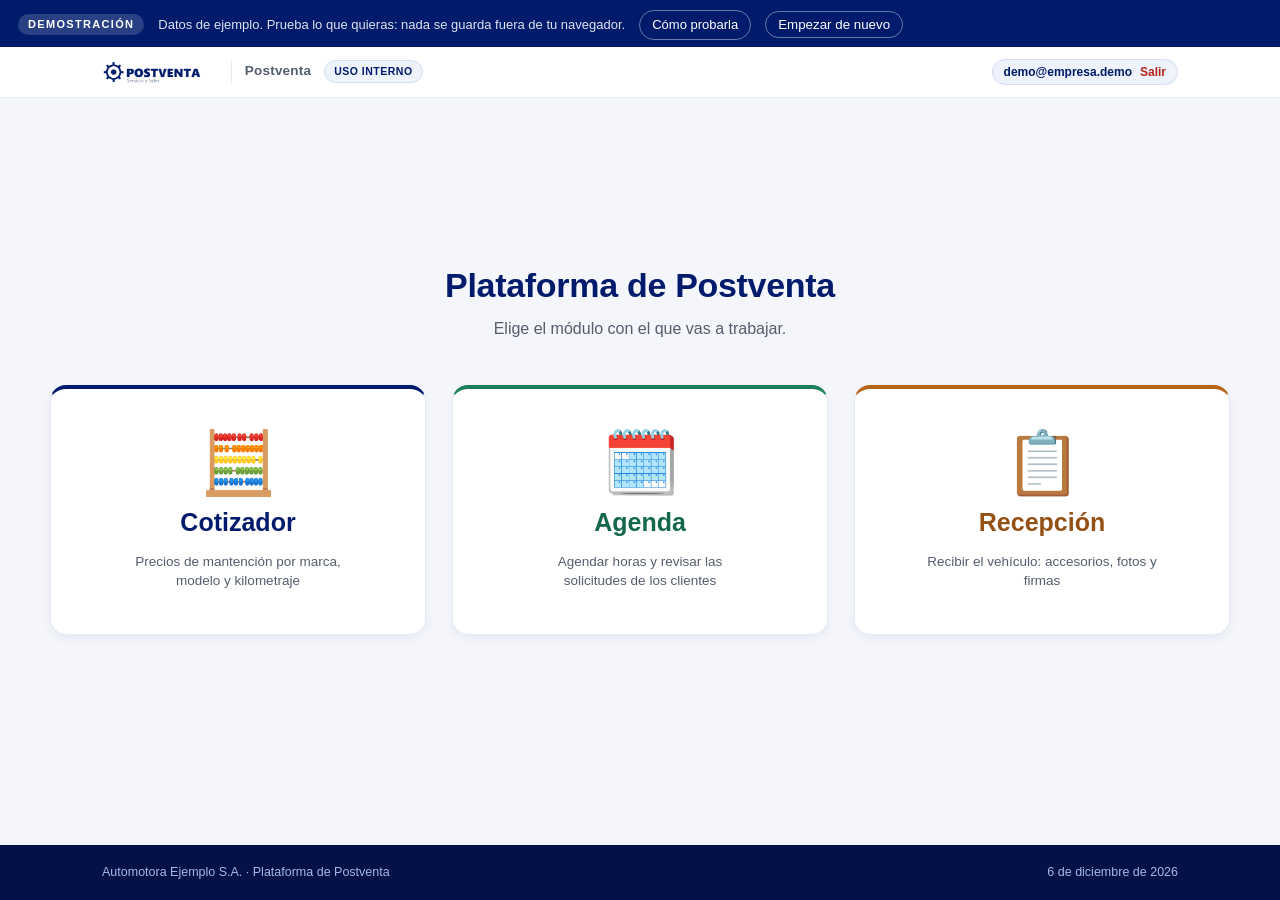
==== index.html @ f7736c06 "Demostracion de la plataforma de postventa Copia funcional del cotizador, la agenda y la recepcion, " ====
<!doctype html>
<html lang="es-CL" data-auth="require">
<head>
  <meta charset="utf-8">
  <!-- Pages sirve el HTML con max-age=600. Sin esto el navegador sigue
       pidiendo el ?v= anterior durante diez minutos y se responde solo con
       el JS viejo: se publica un cambio y el usuario jura que no funciona.
       cliente.html ya lo traia; el resto no. -->
  <meta http-equiv="Cache-Control" content="no-cache, no-store, must-revalidate">
  <meta http-equiv="Pragma" content="no-cache">
  <meta name="viewport" content="width=device-width, initial-scale=1">
  <title>Plataforma de Postventa</title>
  <link rel="icon" href="img/logo.png">
  <script src="js/agenda-config.js?v=87d1210"></script>
  <script src="js/demo-datos.js"></script>
  <script src="js/demo-api.js"></script>
  <script src="js/demo-franja.js"></script>
  <script src="js/auth.js?v=87d1210"></script>
  <link rel="stylesheet" href="css/estilos.css?v=87d1210">
  <link rel="stylesheet" href="css/inicio.css?v=87d1210">
</head>
<body class="inicio">

  <header class="topbar">
    <div class="topbar__inner">
      <div class="brand">
        <img class="brand__logo" src="img/logo.png" alt="Postventa" width="704" height="158">
        <span class="brand__sep"></span>
        <span class="brand__sub">Postventa</span>
        <span class="brand__badge">Uso interno</span>
      </div>
      <nav class="topbar__nav">
        <span id="authUser"></span>
      </nav>
    </div>
  </header>

  <main class="inicio__main">
    <h1 class="inicio__titulo">Plataforma de Postventa</h1>
    <p class="inicio__lead">Elige el módulo con el que vas a trabajar.</p>

    <div class="apps">
      <a class="app app--cotizador" href="cotizador.html">
        <span class="app__icono" aria-hidden="true">🧮</span>
        <span class="app__nombre">Cotizador</span>
        <span class="app__desc">Precios de mantención por marca, modelo y kilometraje</span>
      </a>

      <a class="app app--agenda" href="taller.html?vista=agenda">
        <span class="app__icono" aria-hidden="true">🗓️</span>
        <span class="app__nombre">Agenda</span>
        <span class="app__desc">Agendar horas y revisar las solicitudes de los clientes</span>
      </a>

      <a class="app app--recepcion" href="taller.html?vista=recepcion">
        <span class="app__icono" aria-hidden="true">📋</span>
        <span class="app__nombre">Recepción</span>
        <span class="app__desc">Recibir el vehículo: accesorios, fotos y firmas</span>
      </a>

      <!-- Post Venta (los 10 módulos migrados desde Streamlit) sale del inicio
           por decisión de Ignacio el 13-08-2026. Las páginas siguen en el repo
           —postventa.html con pv-app.js / pv-datos.js / pv-ui.js, y ots.html
           con ots.js— pero ya no hay camino hacia ellas desde la plataforma.
           Para revivirlo basta con volver a poner esta tarjeta. -->
    </div>
  </main>

  <footer class="foot">
    <div class="foot__inner">
      <span>Automotora Ejemplo S.A. · Plataforma de Postventa</span>
      <span id="footFecha" class="foot__fecha"></span>
    </div>
  </footer>

  <script>
    document.getElementById("footFecha").textContent =
      new Date().toLocaleDateString("es-CL", { day: "numeric", month: "long", year: "numeric" });
  </script>
</body>
</html>
---- css/estilos.css ----
/* ============================================================
   Cotizador de Mantenciones Postventa
   Identidad corporativa Postventa: azul marino sólido de marca
   (#001B6C, tomado del logo), superficies blancas, sin degradados.
   ============================================================ */

:root {
  /* marca */
  --navy: #001b6c;          /* azul del logo Postventa */
  --navy-deep: #041046;     /* footer / fondos profundos */
  --navy-hover: #16309a;    /* estado hover de acciones */
  --blue: #2a4bd0;          /* azul interactivo (links, foco) */

  /* superficies y tintes */
  --tint: #eef2fb;          /* azul muy claro (chips, activos) */
  --tint-2: #f6f8fd;
  --tint-borde: #d3ddf4;

  /* texto */
  --ink: #14181f;
  --ink-2: #545d6e;
  --ink-3: #8a93a3;

  /* estructura */
  --linea: #e6eaf2;
  --bg: #f4f6fb;
  --blanco: #ffffff;

  /* semánticos */
  --verde: #0a7d43;
  --verde-bg: #e6f4ec;
  --rojo: #b42318;
  --rojo-bg: #fdecec;
  --ambar: #b7791f;
  --ambar-bg: #fff6e2;
  --ambar-borde: #f4dd9e;

  --radio: 14px;
  --radio-sm: 9px;
  --sombra: 0 12px 30px rgba(0, 27, 108, .08);
  --sombra-sm: 0 3px 10px rgba(0, 27, 108, .06);
  --max: 1120px;
  --font: "Segoe UI", Roboto, "Helvetica Neue", Arial, system-ui, sans-serif;
}

* { box-sizing: border-box; }

/* el atributo hidden siempre gana sobre display de las clases */
[hidden] { display: none !important; }

html, body { margin: 0; padding: 0; }

body {
  font-family: var(--font);
  color: var(--ink);
  background: var(--bg);
  line-height: 1.5;
  -webkit-font-smoothing: antialiased;
  /* filo de marca superior */
  border-top: 3px solid var(--navy);
}

a { color: var(--blue); }

/* ---------------- Topbar ---------------- */
.topbar {
  background: var(--blanco);
  color: var(--ink);
  position: sticky;
  top: 0;
  z-index: 30;
  border-bottom: 1px solid var(--linea);
}
.topbar__inner {
  max-width: var(--max);
  margin: 0 auto;
  padding: 12px 22px;
  display: flex;
  align-items: center;
  justify-content: space-between;
}
.brand { display: flex; align-items: center; gap: 13px; }
.brand__logo { height: 26px; width: auto; display: block; }
.brand__sep { width: 1px; height: 24px; background: var(--linea); }
.brand__sub { font-size: 13.5px; color: var(--ink-2); font-weight: 600; letter-spacing: .2px; }
.brand__badge {
  font-size: 10.5px; font-weight: 700; text-transform: uppercase; letter-spacing: .5px;
  color: var(--navy); background: var(--tint);
  border: 1px solid var(--tint-borde);
  padding: 3px 9px; border-radius: 999px;
}
.nav-link {
  color: var(--navy);
  text-decoration: none;
  font-size: 14px;
  font-weight: 600;
  padding: 7px 4px;
  border-bottom: 2px solid transparent;
}
.nav-link:hover { border-color: var(--navy); }

/* ---------------- Hero ---------------- */
.hero {
  background-color: var(--tint);
  /* textura de puntos sutil: aporta profundidad sin degradado */
  background-image: radial-gradient(rgba(0, 27, 108, .05) 1px, transparent 1px);
  background-size: 22px 22px;
  color: var(--ink);
  border-bottom: 1px solid var(--tint-borde);
}
.hero__inner {
  max-width: var(--max);
  margin: 0 auto;
  padding: 40px 22px 42px;
  position: relative;
  border-left: 3px solid var(--navy);
  padding-left: calc(22px + 14px);
}
.hero__eyebrow {
  text-transform: uppercase;
  letter-spacing: 1.8px;
  font-size: 12px;
  color: var(--navy);
  margin: 0 0 10px;
  font-weight: 700;
}
.hero__title { margin: 0 0 12px; font-size: 33px; font-weight: 800; line-height: 1.14; color: var(--navy); }
.hero__lead { margin: 0; font-size: 16px; color: var(--ink-2); max-width: 640px; }

/* ---------------- Layout ---------------- */
.wrap {
  max-width: var(--max);
  margin: 26px auto 64px;
  padding: 0 22px;
  position: relative;
  z-index: 5;
}
.card {
  background: var(--blanco);
  border: 1px solid var(--linea);
  border-radius: var(--radio);
  box-shadow: var(--sombra);
  padding: 26px 28px 30px;
}

/* ---------------- Stepbar ---------------- */
.stepbar {
  list-style: none;
  display: flex;
  gap: 10px;
  margin: 0 0 26px;
  padding: 0;
  flex-wrap: wrap;
}
.stepbar__item {
  display: flex;
  align-items: center;
  gap: 9px;
  font-size: 13.5px;
  font-weight: 600;
  color: var(--ink-3);
}
.stepbar__item span {
  width: 26px; height: 26px;
  border-radius: 50%;
  display: grid; place-items: center;
  background: var(--linea);
  color: var(--ink-2);
  font-size: 13px;
  font-weight: 700;
}
.stepbar__item.is-active { color: var(--navy); }
.stepbar__item.is-active span { background: var(--navy); color: #fff; }
.stepbar__item + .stepbar__item::before {
  content: "";
  width: 26px; height: 2px;
  background: var(--linea);
  margin-right: 4px;
}

/* ---------------- Búsqueda por patente ---------------- */
.patente { margin-bottom: 18px; }
.patente__control { display: flex; gap: 10px; align-items: stretch; max-width: 420px; }
.input {
  width: 100%;
  font-family: inherit;
  font-size: 15px;
  color: var(--ink);
  background: var(--blanco);
  border: 1.5px solid var(--tint-borde);
  border-radius: var(--radio-sm);
  padding: 13px 14px;
  transition: border-color .15s, box-shadow .15s;
}
.input:focus { outline: none; border-color: var(--blue); box-shadow: 0 0 0 3px rgba(42, 75, 208, .15); }
.input:disabled { background: var(--bg); color: var(--ink-3); cursor: not-allowed; }
.input--patente { text-transform: uppercase; letter-spacing: 2px; font-weight: 700; }
.input--patente::placeholder { letter-spacing: 1px; font-weight: 400; color: var(--ink-3); }
.patente__control .btn { white-space: nowrap; }
.patente__estado {
  margin: 10px 0 0;
  font-size: 13px;
  line-height: 1.5;
  padding: 9px 12px;
  border-radius: var(--radio-sm);
  border: 1px solid transparent;
}
.patente__estado--ok { color: var(--verde); background: var(--verde-bg); border-color: rgba(10, 125, 67, .25); }
.patente__estado--info { color: var(--ink-2); background: var(--tint); border-color: var(--tint-borde); }
.patente__estado--warn { color: var(--ambar); background: var(--ambar-bg); border-color: var(--ambar-borde); }
.patente__estado--error { color: var(--rojo); background: var(--rojo-bg); border-color: rgba(180, 35, 24, .25); }
.patente__estado b { font-weight: 700; }

.separador {
  display: flex; align-items: center; gap: 14px;
  margin: 0 0 18px;
  font-size: 12.5px; color: var(--ink-3);
}
.separador::before, .separador::after {
  content: ""; flex: 1; height: 1px; background: var(--linea);
}

/* resalta el paso que falta cuando la patente deja el vehículo a medias */
.field--pendiente .select {
  border-color: var(--ambar);
  box-shadow: 0 0 0 3px var(--ambar-bg);
}

@media (max-width: 520px) {
  .patente__control { flex-direction: column; max-width: none; }
}

/* ---------------- Selector ---------------- */
.selector__grid {
  display: grid;
  grid-template-columns: repeat(auto-fit, minmax(220px, 1fr));
  gap: 18px 20px;
}
.field { display: flex; flex-direction: column; gap: 8px; }
.field__title {
  font-size: 13px;
  font-weight: 700;
  color: var(--ink-2);
  letter-spacing: .2px;
  display: flex; align-items: center; gap: 7px;
}
.field__control { position: relative; }
.select {
  width: 100%;
  appearance: none;
  -webkit-appearance: none;
  font-family: inherit;
  font-size: 15px;
  color: var(--ink);
  background: var(--blanco);
  border: 1.5px solid var(--tint-borde);
  border-radius: var(--radio-sm);
  padding: 13px 40px 13px 14px;
  cursor: pointer;
  transition: border-color .15s, box-shadow .15s, background .15s;
}
.field__control::after {
  content: "";
  position: absolute;
  right: 15px; top: 50%;
  width: 9px; height: 9px;
  border-right: 2px solid var(--navy);
  border-bottom: 2px solid var(--navy);
  transform: translateY(-65%) rotate(45deg);
  pointer-events: none;
}
.select:hover:not(:disabled) { border-color: var(--navy); }
.select:focus { outline: none; border-color: var(--blue); box-shadow: 0 0 0 3px rgba(42, 75, 208, .15); }
.select:disabled { background: var(--bg); color: var(--ink-3); cursor: not-allowed; border-color: var(--linea); }
.select--sm { padding: 9px 34px 9px 12px; font-size: 14px; }

.tip {
  width: 17px; height: 17px;
  border-radius: 50%;
  background: var(--tint);
  color: var(--navy);
  font-size: 11px; font-weight: 800;
  display: inline-grid; place-items: center;
  cursor: help;
  position: relative;
}
.tip__bubble {
  position: absolute;
  bottom: 135%; left: 50%;
  transform: translateX(-50%);
  width: 210px;
  background: var(--ink);
  color: #fff;
  font-size: 12px;
  font-weight: 500;
  padding: 9px 11px;
  border-radius: 8px;
  opacity: 0; visibility: hidden;
  transition: opacity .15s;
  z-index: 10;
  line-height: 1.35;
}
.tip:hover .tip__bubble, .tip:focus .tip__bubble { opacity: 1; visibility: visible; }

.vehiculo-meta {
  margin-top: 20px;
  display: flex;
  flex-wrap: wrap;
  gap: 8px;
}
.chip {
  font-size: 12.5px;
  font-weight: 600;
  color: var(--navy);
  background: var(--tint);
  border: 1px solid var(--tint-borde);
  border-radius: 999px;
  padding: 5px 12px;
}
.chip--warn { color: var(--ambar); background: var(--ambar-bg); border-color: var(--ambar-borde); }

.selector__actions {
  margin-top: 26px;
  display: flex;
  flex-wrap: wrap;
  gap: 12px;
  align-items: center;
}
.selector__hint { margin: 14px 0 0; font-size: 12.5px; color: var(--ink-3); }

/* ---------------- Botones ---------------- */
.btn {
  font-family: inherit;
  font-size: 15px;
  font-weight: 700;
  border-radius: 999px;
  padding: 13px 26px;
  border: 1.5px solid transparent;
  cursor: pointer;
  text-decoration: none;
  display: inline-flex;
  align-items: center;
  gap: 8px;
  transition: transform .1s, background .15s, box-shadow .15s, border-color .15s;
}
.btn--primary { background: var(--navy); color: #fff; box-shadow: 0 8px 18px rgba(0, 27, 108, .22); }
.btn--primary:hover:not(:disabled) { background: var(--navy-hover); transform: translateY(-1px); }
.btn--primary:disabled { background: var(--linea); color: var(--ink-3); box-shadow: none; cursor: not-allowed; }
.btn--ghost { background: transparent; color: var(--navy); border-color: var(--tint-borde); }
.btn--ghost:hover { background: var(--tint); border-color: var(--navy); }
.btn--excel { background: #107c41; color: #fff; font-size: 14px; padding: 11px 18px; }
.btn--excel:hover { background: #0b5c30; transform: translateY(-1px); }
.btn--pdf { background: #fff; color: var(--navy); border-color: var(--tint-borde); font-size: 14px; padding: 11px 16px; }
.btn--pdf:hover:not(:disabled) { background: var(--tint); border-color: var(--navy); }
.btn--pdf:disabled { color: var(--ink-3); border-color: var(--linea); cursor: progress; }
.btn--sm { font-size: 13px; padding: 8px 15px; }
.btn--agendar { background: var(--navy); color: #fff; font-size: 14px; padding: 11px 18px; box-shadow: 0 8px 18px rgba(0, 27, 108, .22); }
.btn--agendar:hover { background: var(--navy-hover); transform: translateY(-1px); }
.topbar__nav { display: flex; gap: 18px; align-items: center; }

/* Badge de sesión (lo llena auth.js con el correo y "Salir").
   Vive DENTRO del nav a propósito: auth.js tiene un fallback que lo crea con
   position:fixed cuando no encuentra este contenedor, y ese fallback flotaba
   sobre la topbar sticky tapando "Uso interno" y "← Inicio" bajo ~900px.
   Existiendo el span, auth.js lo prefiere y no crea nada flotante. */
#authUser {
  display: inline-flex; align-items: center; gap: 8px;
  font: 600 12px/1 var(--font, inherit); color: var(--navy);
  background: var(--tint); border: 1px solid var(--tint-borde);
  border-radius: 999px; padding: 6px 11px; white-space: nowrap;
}
/* mientras no haya sesión pintada el span está vacío y no debe ocupar lugar */
#authUser:empty { display: none; }
#authUser > span {
  max-width: 160px; overflow: hidden; text-overflow: ellipsis; white-space: nowrap;
}
/* en pantalla angosta el correo sobra: lo que hace falta es poder salir */
@media (max-width: 560px) {
  #authUser > span { display: none; }
  #authUser { padding: 6px 10px; }
}
.rv__acciones { margin-left: auto; display: flex; gap: 10px; flex-wrap: wrap; align-items: center; }

/* toggle Particular / Interno */
.modo-toggle { display: inline-flex; border: 1.5px solid var(--tint-borde); border-radius: 999px; overflow: hidden; background: var(--blanco); }
.modo-btn { font-family: inherit; font-size: 13px; font-weight: 700; color: var(--ink-2); background: transparent; border: none; padding: 9px 15px; cursor: pointer; transition: background .15s, color .15s; }
.modo-btn:hover { background: var(--tint); }
.modo-btn.is-active { background: var(--navy); color: #fff; }

/* línea de referencia (precio pauta) bajo el valor */
.detalle__precio-ref { display: block; font-size: 12px; color: var(--ink-3); margin-top: 4px; }

/* selector de reemplazo en el desglose */
.dg-reemplazo { display: flex; align-items: center; gap: 6px; margin-top: 4px; font-size: 11.5px; color: var(--ink-2); font-weight: 600; }
.sel-reemplazo {
  font-family: inherit; font-size: 11.5px; color: var(--ink); background: var(--blanco);
  border: 1.3px solid var(--verde); border-radius: 7px; padding: 3px 22px 3px 8px;
  cursor: pointer; appearance: none; -webkit-appearance: none;
  background-image: url("data:image/svg+xml,%3Csvg xmlns='http://www.w3.org/2000/svg' width='10' height='10' viewBox='0 0 10 10'%3E%3Cpath d='M1 3l4 4 4-4' stroke='%230a7d43' stroke-width='1.6' fill='none'/%3E%3C/svg%3E");
  background-repeat: no-repeat; background-position: right 7px center; max-width: 320px;
}
.sel-reemplazo:focus { outline: none; box-shadow: 0 0 0 3px rgba(10,125,67,.15); }

/* ---------------- Resultados ---------------- */
.resultados { animation: fade .25s ease; }
@keyframes fade { from { opacity: 0; transform: translateY(8px); } to { opacity: 1; transform: none; } }

.resumen-vehiculo {
  background: var(--blanco);
  border: 1px solid var(--linea);
  border-radius: var(--radio);
  box-shadow: var(--sombra);
  padding: 22px 26px;
  display: flex;
  align-items: center;
  gap: 20px;
  flex-wrap: wrap;
  margin-bottom: 18px;
}
.btn-volver {
  background: none;
  border: none;
  color: var(--navy);
  font-family: inherit;
  font-size: 14px;
  font-weight: 700;
  cursor: pointer;
  padding: 6px 0;
}
.btn-volver:hover { text-decoration: underline; }
.resumen-vehiculo__datos { flex: 1 1 auto; min-width: 200px; }
.rv__marca { font-size: 12px; font-weight: 800; letter-spacing: 1.5px; text-transform: uppercase; color: var(--navy); }
.rv__titulo { margin: 3px 0 4px; font-size: 22px; font-weight: 800; color: var(--ink); }
.rv__sub { margin: 0; font-size: 14px; color: var(--ink-2); }
.rv__aniobox { display: flex; align-items: center; }
.field--inline { flex-direction: row; align-items: center; gap: 10px; }
.field--inline .field__title { margin: 0; }

/* ---------------- Carrusel ---------------- */
.carrusel {
  display: flex;
  align-items: stretch;
  gap: 10px;
  margin-bottom: 18px;
}
.carrusel__viewport { flex: 1 1 auto; overflow: hidden; }
.carrusel__track {
  list-style: none;
  margin: 0; padding: 6px 2px;
  display: flex;
  gap: 12px;
  transition: transform .3s cubic-bezier(.2,.7,.3,1);
}
.rev-card {
  flex: 0 0 auto;
  width: 150px;
  background: var(--blanco);
  border: 1.5px solid var(--linea);
  border-radius: var(--radio-sm);
  padding: 14px 14px 15px;
  cursor: pointer;
  transition: border-color .15s, box-shadow .15s, transform .15s, background .15s;
  text-align: left;
}
.rev-card:hover { border-color: var(--tint-borde); box-shadow: var(--sombra-sm); }
.rev-card.is-active {
  border-color: var(--navy);
  background: var(--tint);
  box-shadow: 0 8px 20px rgba(0, 27, 108, .14);
}
.rev-card__n { font-size: 11.5px; font-weight: 700; color: var(--ink-3); text-transform: uppercase; letter-spacing: .5px; }
.rev-card__km { font-size: 19px; font-weight: 800; color: var(--navy); margin: 3px 0 1px; }
.rev-card__meses { font-size: 12px; color: var(--ink-2); }
.rev-card__precio { margin-top: 10px; font-size: 15px; font-weight: 800; color: var(--ink); }
.rev-card__gratis { color: var(--verde); }
.carrusel__nav {
  flex: 0 0 auto;
  width: 42px;
  border: 1.5px solid var(--linea);
  background: var(--blanco);
  border-radius: var(--radio-sm);
  font-size: 24px;
  color: var(--navy);
  cursor: pointer;
  transition: background .15s, border-color .15s, opacity .15s;
}
.carrusel__nav:hover { background: var(--tint); border-color: var(--tint-borde); }
.carrusel__nav:disabled { opacity: .35; cursor: default; }

/* ---------------- Detalle ---------------- */
.detalle {
  background: var(--blanco);
  border: 1px solid var(--linea);
  border-radius: var(--radio);
  box-shadow: var(--sombra);
  padding: 26px 28px;
  margin-bottom: 18px;
}
.detalle__head {
  display: flex;
  justify-content: space-between;
  align-items: flex-start;
  gap: 22px;
  flex-wrap: wrap;
  padding-bottom: 20px;
  border-bottom: 1px solid var(--linea);
}
.detalle__eyebrow { margin: 0 0 5px; font-size: 12px; text-transform: uppercase; letter-spacing: 1.5px; color: var(--ink-3); font-weight: 700; }
.detalle__titulo { margin: 0 0 3px; font-size: 21px; font-weight: 800; color: var(--navy); }
.detalle__sub { margin: 0; font-size: 14px; color: var(--ink-2); }
.detalle__precio {
  text-align: right;
  min-width: 190px;
  background: var(--tint);
  border: 1px solid var(--tint-borde);
  border-radius: var(--radio-sm);
  padding: 12px 16px;
}
.detalle__precio-label { display: block; font-size: 12px; color: var(--ink-2); font-weight: 600; }
.detalle__precio-valor { display: block; font-size: 32px; font-weight: 800; color: var(--navy); line-height: 1.1; }
.detalle__precio-valor.gratis { color: var(--verde); }
.detalle__precio-moneda { display: block; font-size: 11.5px; color: var(--ink-3); }
.detalle__precio-neto { display: block; font-size: 12.5px; font-weight: 600; color: var(--ink-3); margin-top: 3px; }

.detalle__cols {
  display: grid;
  grid-template-columns: 1fr 1fr;
  gap: 28px;
  margin-top: 22px;
}
.detalle__subtitulo {
  margin: 0 0 12px;
  font-size: 13px;
  text-transform: uppercase;
  letter-spacing: .8px;
  color: var(--ink-2);
  font-weight: 700;
}
.ops-list { list-style: none; margin: 0; padding: 0; display: flex; flex-direction: column; gap: 7px; }
.ops-list li {
  display: flex; align-items: baseline; gap: 9px;
  font-size: 14px; color: var(--ink);
}
.ops-badge {
  flex: 0 0 auto;
  font-size: 10.5px; font-weight: 800;
  border-radius: 5px;
  padding: 2px 6px;
  min-width: 74px;
  text-align: center;
}
.ops-badge--R { background: var(--verde-bg); color: var(--verde); }
.ops-badge--I { background: var(--tint); color: var(--navy); }
.ops-empty { font-size: 13.5px; color: var(--ink-3); font-style: italic; }

.desglose { width: 100%; border-collapse: collapse; font-size: 13.5px; }
.desglose td { padding: 7px 0; border-bottom: 1px solid var(--linea); vertical-align: top; }
.desglose td:last-child { text-align: right; font-variant-numeric: tabular-nums; white-space: nowrap; font-weight: 600; }
.desglose .dg-nombre { color: var(--ink); }
.desglose .dg-cod { display: block; font-size: 11.5px; color: var(--ink-3); }
.desglose .dg-bodega { display: block; font-size: 11.5px; color: var(--navy); margin-top: 2px; }
.desglose .dg-alt { display: block; font-size: 11.5px; color: var(--verde); font-weight: 600; margin-top: 2px; }
.desglose .dg-aplica { display: block; font-size: 11px; color: var(--ink-3); margin-top: 2px; font-style: italic; }
.desglose .dg-cat { font-size: 11px; text-transform: uppercase; letter-spacing: .5px; color: var(--ink-3); font-weight: 700; padding-top: 12px; }
.desglose .dg-stock { text-align: center; white-space: nowrap; width: 1%; padding: 7px 10px; }
.desglose .dg-total td { border-top: 2px solid var(--ink); border-bottom: none; padding-top: 10px; font-weight: 800; font-size: 15px; }
/* IVA: línea intermedia tenue y total final destacado */
.desglose .dg-iva td { border: none; padding-top: 2px; padding-bottom: 2px; font-size: 12.5px; color: var(--ink-2); }
.desglose .dg-total--iva td { border-top: 1px solid var(--linea); padding-top: 6px; color: var(--navy); }

/* badges de disponibilidad */
.stk { display: inline-block; font-size: 11px; font-weight: 700; border-radius: 999px; padding: 2px 9px; white-space: nowrap; cursor: help; }
.stk--ok  { background: var(--verde-bg); color: var(--verde); }
.stk--eq  { background: var(--verde-bg); color: var(--verde); border: 1px dashed var(--verde); }
.stk--fro { background: var(--tint); color: var(--navy); }
.stk--no  { background: var(--rojo-bg); color: var(--rojo); }
.stk--sd  { background: var(--bg); color: var(--ink-3); font-weight: 600; }

.stock-resumen {
  border-radius: var(--radio-sm);
  padding: 10px 13px;
  font-size: 13px;
  color: var(--ink);
  margin-bottom: 12px;
}
.stock-resumen__linea { display: flex; align-items: center; gap: 8px; flex-wrap: wrap; }
.stock-resumen .stk-icono { font-weight: 800; flex: 0 0 auto; }
.stock-resumen strong { color: var(--navy); }
.stock-fecha { color: var(--ink-3); font-size: 11.5px; }
.stock-resumen__faltan { margin: 7px 0 0; font-size: 12.5px; }
.stock-resumen--ok   { background: var(--verde-bg); }
.stock-resumen--ok   .stk-icono { color: var(--verde); }
.stock-resumen--info { background: var(--tint); }
.stock-resumen--info .stk-icono { color: var(--navy); }
.stock-resumen--info .stock-resumen__faltan { color: var(--ink-2); }
.stock-resumen--warn { background: var(--ambar-bg); border: 1px solid var(--ambar-borde); }
.stock-resumen--warn .stk-icono { color: var(--ambar); }
.stock-resumen--warn strong { color: var(--ambar); }
.stock-resumen--warn .stock-resumen__faltan { color: var(--ambar); }

/* ---------------- Adicionales ---------------- */
/* tarjeta propia, entre el detalle y las consideraciones */
.adicionales {
  background: var(--blanco);
  border: 1px solid var(--linea);
  border-radius: var(--radio);
  box-shadow: var(--sombra-sm);
  padding: 20px 26px 22px;
  margin-bottom: 18px;
}
.adicionales__titulo {
  margin: 0 0 14px;
  font-size: 15px;
  font-weight: 800;
  color: var(--navy);
  letter-spacing: .2px;
}
.adicionales__list { list-style: none; margin: 0 0 14px; padding: 0; display: flex; flex-direction: column; gap: 8px; }
.adicionales__list li { display: flex; align-items: center; gap: 11px; }
.adicionales__list label { display: flex; align-items: center; gap: 10px; cursor: pointer; font-size: 14px; }
.adicionales__list input { width: 18px; height: 18px; accent-color: var(--navy); cursor: pointer; }
.adicionales__list .add-precio { margin-left: auto; font-weight: 700; font-variant-numeric: tabular-nums; }
/* tarjetas de venta cruzada (Airlife / NitroSafe) */
.extras { display: grid; grid-template-columns: repeat(auto-fit, minmax(260px, 1fr)); gap: 10px; margin-bottom: 14px; }
.extra {
  display: flex; align-items: center; gap: 12px; width: 100%; text-align: left;
  font-family: inherit; font-size: 14px; color: inherit; cursor: pointer;
  background: var(--blanco);
  border: 1px solid var(--tint-borde);
  border-radius: var(--radio-sm);
  padding: 12px 14px;
  transition: border-color .15s, background .15s, box-shadow .15s;
}
.extra:hover { border-color: var(--blue); box-shadow: var(--sombra-sm); }
.extra.is-on { background: var(--tint); border-color: var(--navy); }
.extra__info { display: flex; flex-direction: column; min-width: 0; }
.extra__nombre { font-weight: 700; color: var(--navy); }
.extra__detalle { font-size: 12px; color: var(--ink-2); }
.extra__precio { margin-left: auto; font-weight: 700; white-space: nowrap; font-variant-numeric: tabular-nums; }
.extra__precio small { display: block; font-size: 11px; font-weight: 600; color: var(--ink-3); text-align: right; }
.extra__cta {
  flex: none; font-size: 12px; font-weight: 700; white-space: nowrap;
  border-radius: 999px; padding: 6px 12px;
  background: var(--navy); color: #fff;
}
.extra.is-on .extra__cta { background: var(--verde); }

.adicionales__total {
  display: flex; justify-content: space-between; align-items: center;
  background: var(--tint);
  border: 1px solid var(--tint-borde);
  border-radius: var(--radio-sm);
  padding: 13px 16px;
  font-size: 14px;
}
.adicionales__total strong { font-size: 19px; color: var(--navy); }
.adicionales__total .add-iva { font-size: 13px; font-weight: 600; color: var(--ink-2); }

/* ---------------- Notas ---------------- */
.notas {
  background: var(--blanco);
  border: 1px solid var(--linea);
  border-radius: var(--radio);
  box-shadow: var(--sombra-sm);
  padding: 20px 26px 22px;
}
.notas__titulo { margin: 0 0 10px; font-size: 13px; text-transform: uppercase; letter-spacing: .8px; color: var(--ink-2); font-weight: 700; }
.notas__list { margin: 0; padding-left: 18px; color: var(--ink-2); font-size: 13px; display: flex; flex-direction: column; gap: 6px; }
.notas__fuente { margin: 14px 0 0; font-size: 11.5px; color: var(--ink-3); font-style: italic; }

/* ---------------- Error ---------------- */
.errorbox {
  background: var(--rojo-bg);
  border: 1px solid #f4c9c4;
  color: var(--rojo);
  border-radius: var(--radio);
  padding: 20px 24px;
  font-size: 14px;
}

/* ---------------- Footer ---------------- */
.foot { background: var(--navy-deep); color: #aab6e6; margin-top: 40px; }
.foot__inner {
  max-width: var(--max);
  margin: 0 auto;
  padding: 18px 22px;
  display: flex; justify-content: space-between; flex-wrap: wrap; gap: 8px;
  font-size: 12.5px;
}

/* ---------------- Responsive ---------------- */
@media (max-width: 720px) {
  .hero__title { font-size: 26px; }
  .hero__inner { padding-left: calc(22px + 12px); }
  .detalle__cols { grid-template-columns: 1fr; gap: 22px; }
  .detalle__head { flex-direction: column; }
  .detalle__precio { text-align: left; }
  .rev-card { width: 132px; }
  .card, .detalle, .resumen-vehiculo { padding-left: 18px; padding-right: 18px; }
}

.sr-only { position: absolute; width: 1px; height: 1px; overflow: hidden; clip: rect(0,0,0,0); }

/* ---------------- Ficha del cliente (paso 2) ----------------
   Una franja discreta cuando el dato ya está, y una llamada visible cuando
   falta: sin cliente el PDF sale sin destinatario, y eso hay que verlo antes
   de mandarlo, no después. */
.cliente-box {
  display: flex; align-items: center; gap: 14px; flex-wrap: wrap;
  margin: 0 0 16px;
  padding: 12px 18px;
  background: var(--tint);
  border: 1px solid var(--tint-borde);
  border-radius: var(--radio-sm);
}
.cliente-box--vacia { background: #fff8ea; border-color: #f0d9a8; border-style: dashed; }
.cliente-box__datos { flex: 1; min-width: 220px; display: flex; flex-direction: column; gap: 2px; }
.cliente-box__label {
  font-size: 10.5px; font-weight: 700; letter-spacing: .08em;
  text-transform: uppercase; color: var(--ink-3);
}
.cliente-box--vacia .cliente-box__label { display: none; }
.cliente-box__nombre { font-size: 15px; font-weight: 700; color: var(--navy); }
.cliente-box--vacia .cliente-box__nombre { color: #8a6314; }
.cliente-box__detalle { font-size: 12.5px; color: var(--ink-2); }

/* ---------------- Modal ---------------- */
.modal {
  position: fixed; inset: 0; z-index: 60;
  display: flex; align-items: center; justify-content: center;
  padding: 20px;
  background: rgba(4, 16, 70, .38);
  backdrop-filter: blur(2px);
}
.modal[hidden] { display: none; }
.modal__caja {
  width: 100%; max-width: 520px;
  max-height: calc(100vh - 40px); overflow-y: auto;
  background: #fff; border-radius: var(--radio);
  padding: 26px;
  box-shadow: 0 24px 60px rgba(4, 16, 70, .3);
}
.modal__titulo { margin: 0 0 4px; font-size: 20px; font-weight: 800; color: var(--navy); }
.modal__sub { margin: 0 0 18px; font-size: 13px; color: var(--ink-2); line-height: 1.45; }
.modal__grid { display: grid; grid-template-columns: 1fr 1fr; gap: 14px; }
.modal__grid .field:first-child { grid-column: 1 / -1; }
.modal__error {
  margin: 14px 0 0; padding: 9px 12px;
  font-size: 13px; color: #8a1c24;
  background: #fdf0f0; border: 1px solid #f0c4c8;
  border-radius: var(--radio-sm);
}
.modal__acciones { display: flex; justify-content: flex-end; gap: 10px; flex-wrap: wrap; margin-top: 20px; }
.modal__acciones .btn { font-size: 14px; padding: 11px 20px; }

@media (max-width: 560px) {
  .modal__grid { grid-template-columns: 1fr; }
  .modal__acciones { justify-content: stretch; }
  .modal__acciones .btn { flex: 1; justify-content: center; }
}

/* ---------------- Encabezado de impresión (orden de trabajo) ---------------- */
.print-header { display: none; }
.print-header__top { display: flex; align-items: center; gap: 14px; border-bottom: 2px solid #000; padding-bottom: 8px; margin-bottom: 8px; }
.print-header__logo { height: 24px; width: auto; }
.print-header__meta { font-size: 12px; color: #333; }
.print-header__datos { width: 100%; border-collapse: collapse; font-size: 12px; }
.print-header__datos td { padding: 2px 8px 2px 0; vertical-align: top; }
.print-header__datos td:first-child { font-weight: 700; white-space: nowrap; width: 1%; }

/* ---------------- Impresión ---------------- */
@media print {
  @page { margin: 12mm; }
  body { background: #fff; color: #000; font-size: 12px; border-top: none; }
  /* el encabezado de impresión ya trae los datos del vehículo -> se oculta la barra.
     el stock (badge, bodegas y resumen) NO se imprime: la orden de taller va limpia. */
  .topbar, .hero, .foot, .carrusel, .stepbar, .selector, .resumen-vehiculo,
  .cliente-box, .modal,
  .detalle__eyebrow, .adicionales__list input, .nav-link,
  .extra:not(.is-on), .extra__cta, .extra__detalle,
  .stock-resumen, .dg-stock, .dg-bodega, .dg-alt, .dg-aplica, .dg-reemplazo { display: none !important; }
  /* solo se imprimen los extras efectivamente agregados */
  .extras { display: block; }
  .extra { border: none; background: none; padding: 2px 0; }
  .wrap { margin: 0; padding: 0; max-width: none; }
  .print-header { display: block; margin-bottom: 12px; }
  /* los bloques FLUYEN entre páginas (sin break-inside: avoid, que dejaba la 1a hoja en blanco) */
  .detalle, .notas, .adicionales {
    box-shadow: none; border: none; margin: 0 0 10px; padding: 0;
  }
  .adicionales__titulo { font-size: 13px; color: #000; margin-bottom: 6px; }
  .detalle__head { padding-bottom: 8px; border-bottom: 1px solid #999; }
  .detalle__titulo { color: #000; }
  .detalle__precio { background: none; border: none; padding: 0; }
  .detalle__precio-valor { font-size: 22px; color: #000; }
  .detalle__cols { grid-template-columns: 1fr 1fr; gap: 16px; margin-top: 12px; }
  .stk { border: 1px solid #999; }
  .ops-badge { border: 1px solid #999; }
  /* evita cortar a la mitad una fila de repuesto o una operación */
  .desglose tr, .ops-list li { break-inside: avoid; }
  a[href]:after { content: ""; }
}

/* ---------- cotización parcial ----------
   El cliente pide la mantención sin alguno de sus items. Se destilda y el
   total se rehace. */
.dg-chk {
  display: inline-flex;
  align-items: center;
  margin-right: 9px;
  vertical-align: top;
  cursor: pointer;
}
.dg-chk input {
  width: 17px;
  height: 17px;
  cursor: pointer;
  accent-color: #0d2f5a;
}
.dg-txt { display: inline-block; vertical-align: top; }

/* Lo excluido no se esconde: sigue a la vista, apagado y tachado, para poder
   volver atrás si el cliente cambia de opinión mientras habla. */
.dg-fuera .dg-txt { opacity: .45; text-decoration: line-through; }
.dg-fuera td:last-child { opacity: .45; text-decoration: line-through; }

.dg-parcial td {
  background: #fff6e6;
  border-top: 1px solid #f0d9a8;
  font-size: 13px;
  color: #8a5600;
  padding: 10px 12px !important;
}
.dg-parcial b { color: #7a4c00; }
.dg-todos {
  margin-left: 10px;
  border: 1px solid #e0b872;
  background: #fff;
  color: #8a5600;
  border-radius: 7px;
  padding: 5px 11px;
  font: inherit;
  font-size: 12px;
  font-weight: 600;
  cursor: pointer;
}
.dg-todos:hover { background: #fffaf0; }

@media (pointer: coarse) {
  .dg-chk input { width: 22px; height: 22px; }
  .dg-todos { min-height: 44px; }
}

/* ---------------- Barra de la demostración ----------------
   En el azul de la marca y no en morado de advertencia: la ve un cliente
   evaluando la plataforma, y un bloque de alerta le dice "esto es un borrador".
   Una sola línea, discreta, que además no se lleva media pantalla en el
   notebook donde se va a mostrar. */
#demoFranja {
  position: sticky; top: 0; z-index: 9998;
  display: flex; align-items: center; gap: 10px 14px; flex-wrap: wrap;
  padding: 7px 18px;
  background: #001b6c; color: #fff;
  font: 13px/1.35 var(--font, system-ui, -apple-system, "Segoe UI", sans-serif);
}
.demoFranja__t {
  font-weight: 800; font-size: 11px; letter-spacing: .12em; text-transform: uppercase;
  background: rgba(255,255,255,.16); border-radius: 999px; padding: 3px 10px; white-space: nowrap;
}
.demoFranja__d { opacity: .88; }
.demoFranja__b {
  font: 600 12px/1 inherit; color: #fff; text-decoration: none; white-space: nowrap;
  background: transparent; border: 1px solid rgba(255,255,255,.4);
  border-radius: 999px; padding: 5px 12px; cursor: pointer;
}
.demoFranja__b:hover { background: rgba(255,255,255,.14); border-color: rgba(255,255,255,.75); }
@media (max-width: 640px) { .demoFranja__d { flex: 1 1 100%; font-size: 12px; } }
@media print { #demoFranja { display: none !important; } }

/* Ayudas de la demostración dentro del formulario. */
.demo-btn {
  display: block; width: 100%; margin: 0 0 12px;
  font: 600 13px/1 inherit; color: #001b6c;
  background: #eef2fb; border: 1.5px dashed #b9c8e8; border-radius: 10px;
  padding: 11px 14px; cursor: pointer;
}
.demo-btn:hover:not(:disabled) { background: #e3eafa; border-color: #001b6c; }
.demo-btn:disabled { color: #8a97a8; cursor: progress; }
---- css/inicio.css ----
/* ============================================================
   Pantalla de inicio — accesos a los módulos, tipo aplicaciones.
   Los tres accesos van grandes y centrados en la pantalla: es lo
   primero que ve el equipo al entrar y no debe haber que buscarlos.
   ============================================================ */

.inicio {
  min-height: 100vh;
  display: flex;
  flex-direction: column;
  background: var(--bg);
}

/* El main ocupa todo lo que sobra entre el header y el pie, y centra
   su contenido en los dos ejes. */
.inicio__main {
  flex: 1;
  display: flex;
  flex-direction: column;
  align-items: center;
  justify-content: center;
  gap: 6px;
  padding: 48px 20px 56px;
  text-align: center;
}

.inicio__titulo {
  margin: 0;
  font-size: 34px;
  font-weight: 800;
  color: var(--navy);
  letter-spacing: -.3px;
}
.inicio__lead {
  margin: 0 0 38px;
  font-size: 16px;
  color: var(--ink-2);
}

/* auto-fit y no un número fijo de columnas: la cantidad de módulos ha cambiado
   tres veces, y una rejilla fija deja una tarjeta huérfana abajo cada vez que
   se suma o se saca uno. Así se acomodan solas: en fila ancha, 2x2 en pantalla
   media y 1 en móvil. */
.apps {
  display: grid;
  grid-template-columns: repeat(auto-fit, minmax(230px, 1fr));
  gap: 26px;
  width: 100%;
  max-width: 1180px;
}

.app {
  display: flex;
  flex-direction: column;
  align-items: center;
  justify-content: center;
  gap: 10px;
  min-height: 250px;
  padding: 34px 22px;
  background: #fff;
  border: 1px solid var(--linea);
  border-top: 4px solid var(--navy);
  border-radius: 16px;
  box-shadow: var(--sombra-sm);
  text-decoration: none;
  color: inherit;
  transition: transform .16s ease, box-shadow .16s ease, border-color .16s ease;
}
.app:hover,
.app:focus-visible {
  transform: translateY(-4px);
  box-shadow: var(--sombra);
  border-color: var(--tint-borde);
  outline: none;
}
.app:focus-visible { border-top-color: var(--navy-hover); }
.app:active { transform: translateY(-1px); }

.app__icono {
  font-size: 62px;
  line-height: 1;
}
.app__nombre {
  font-size: 25px;
  font-weight: 800;
  color: var(--navy);
}
.app__desc {
  font-size: 13.5px;
  color: var(--ink-2);
  max-width: 230px;
  line-height: 1.45;
}

/* Un toque de color por módulo, solo en el filo superior, para que se
   distingan de un vistazo sin romper la identidad azul. */
.app--agenda { border-top-color: #1a7f5a; }
.app--agenda .app__nombre { color: #14684a; }
.app--recepcion { border-top-color: #b8641a; }
.app--recepcion .app__nombre { color: #955115; }
/* .app--ots (morado) se quitó junto con la tarjeta de Post Venta el
   13-08-2026. Si vuelve, el color era #7a3fb8 / #63309a. */

@media (max-width: 860px) {
  .apps { grid-template-columns: 1fr; max-width: 420px; gap: 18px; }
  .app { min-height: 0; padding: 26px 20px; }
  .app__icono { font-size: 48px; }
  .inicio__titulo { font-size: 27px; }
  .inicio__lead { margin-bottom: 26px; }
}
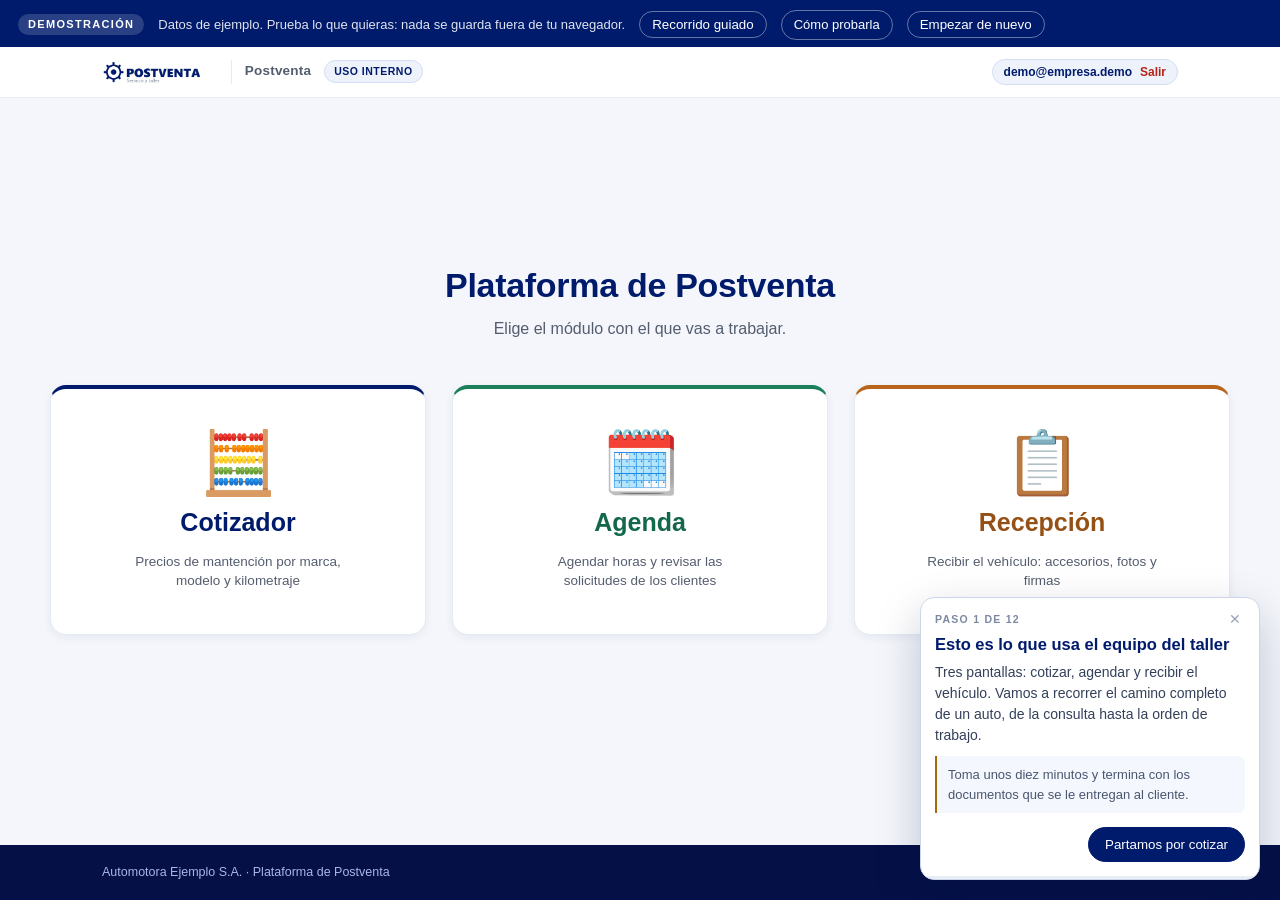
==== commit 385b0d82: "Recorrido guiado dentro de la demostracion Quien la abre esta solo, sin nadie que le explique. Sin g" ====
--- a/index.html
+++ b/index.html
@@ -1,162 +1,163 @@
-<!doctype html>-
-<html lang="es-CL" data-auth="require">-
-<head>-
-  <meta charset="utf-8">-
-  <!-- Pages sirve el HTML con max-age=600. Sin esto el navegador sigue-
-       pidiendo el ?v= anterior durante diez minutos y se responde solo con-
-       el JS viejo: se publica un cambio y el usuario jura que no funciona.-
-       cliente.html ya lo traia; el resto no. -->-
-  <meta http-equiv="Cache-Control" content="no-cache, no-store, must-revalidate">-
-  <meta http-equiv="Pragma" content="no-cache">-
-  <meta name="viewport" content="width=device-width, initial-scale=1">-
-  <title>Plataforma de Postventa</title>-
-  <link rel="icon" href="img/logo.png">-
-  <script src="js/agenda-config.js?v=87d1210"></script>-
-  <script src="js/demo-datos.js"></script>-
-  <script src="js/demo-api.js"></script>-
-  <script src="js/demo-franja.js"></script>-
-  <script src="js/auth.js?v=87d1210"></script>-
-  <link rel="stylesheet" href="css/estilos.css?v=87d1210">-
-  <link rel="stylesheet" href="css/inicio.css?v=87d1210">-
-</head>-
-<body class="inicio">-
--
-  <header class="topbar">-
-    <div class="topbar__inner">-
-      <div class="brand">-
-        <img class="brand__logo" src="img/logo.png" alt="Postventa" width="704" height="158">-
-        <span class="brand__sep"></span>-
-        <span class="brand__sub">Postventa</span>-
-        <span class="brand__badge">Uso interno</span>-
-      </div>-
-      <nav class="topbar__nav">-
-        <span id="authUser"></span>-
-      </nav>-
-    </div>-
-  </header>-
--
-  <main class="inicio__main">-
-    <h1 class="inicio__titulo">Plataforma de Postventa</h1>-
-    <p class="inicio__lead">Elige el módulo con el que vas a trabajar.</p>-
--
-    <div class="apps">-
-      <a class="app app--cotizador" href="cotizador.html">-
-        <span class="app__icono" aria-hidden="true">🧮</span>-
-        <span class="app__nombre">Cotizador</span>-
-        <span class="app__desc">Precios de mantención por marca, modelo y kilometraje</span>-
-      </a>-
--
-      <a class="app app--agenda" href="taller.html?vista=agenda">-
-        <span class="app__icono" aria-hidden="true">🗓️</span>-
-        <span class="app__nombre">Agenda</span>-
-        <span class="app__desc">Agendar horas y revisar las solicitudes de los clientes</span>-
-      </a>-
--
-      <a class="app app--recepcion" href="taller.html?vista=recepcion">-
-        <span class="app__icono" aria-hidden="true">📋</span>-
-        <span class="app__nombre">Recepción</span>-
-        <span class="app__desc">Recibir el vehículo: accesorios, fotos y firmas</span>-
-      </a>-
--
-      <!-- Post Venta (los 10 módulos migrados desde Streamlit) sale del inicio-
-           por decisión de Ignacio el 13-08-2026. Las páginas siguen en el repo-
-           —postventa.html con pv-app.js / pv-datos.js / pv-ui.js, y ots.html-
-           con ots.js— pero ya no hay camino hacia ellas desde la plataforma.-
-           Para revivirlo basta con volver a poner esta tarjeta. -->-
-    </div>-
-  </main>-
--
-  <footer class="foot">-
-    <div class="foot__inner">-
-      <span>Automotora Ejemplo S.A. · Plataforma de Postventa</span>-
-      <span id="footFecha" class="foot__fecha"></span>-
-    </div>-
-  </footer>-
--
-  <script>-
-    document.getElementById("footFecha").textContent =-
-      new Date().toLocaleDateString("es-CL", { day: "numeric", month: "long", year: "numeric" });-
-  </script>-
-</body>-
-</html>-
+<!doctype html>
+
+<html lang="es-CL" data-auth="require">
+
+<head>
+
+  <meta charset="utf-8">
+
+  <!-- Pages sirve el HTML con max-age=600. Sin esto el navegador sigue
+
+       pidiendo el ?v= anterior durante diez minutos y se responde solo con
+
+       el JS viejo: se publica un cambio y el usuario jura que no funciona.
+
+       cliente.html ya lo traia; el resto no. -->
+
+  <meta http-equiv="Cache-Control" content="no-cache, no-store, must-revalidate">
+
+  <meta http-equiv="Pragma" content="no-cache">
+
+  <meta name="viewport" content="width=device-width, initial-scale=1">
+
+  <title>Plataforma de Postventa</title>
+
+  <link rel="icon" href="img/logo.png">
+
+  <script src="js/agenda-config.js?v=87d1210"></script>
+
+  <script src="js/demo-datos.js"></script>
+
+  <script src="js/demo-api.js"></script>
+
+  <script src="js/demo-franja.js"></script>
+  <script src="js/demo-tutorial.js"></script>
+
+  <script src="js/auth.js?v=87d1210"></script>
+
+  <link rel="stylesheet" href="css/estilos.css?v=87d1210">
+
+  <link rel="stylesheet" href="css/inicio.css?v=87d1210">
+
+</head>
+
+<body class="inicio">
+
+
+
+  <header class="topbar">
+
+    <div class="topbar__inner">
+
+      <div class="brand">
+
+        <img class="brand__logo" src="img/logo.png" alt="Postventa" width="704" height="158">
+
+        <span class="brand__sep"></span>
+
+        <span class="brand__sub">Postventa</span>
+
+        <span class="brand__badge">Uso interno</span>
+
+      </div>
+
+      <nav class="topbar__nav">
+
+        <span id="authUser"></span>
+
+      </nav>
+
+    </div>
+
+  </header>
+
+
+
+  <main class="inicio__main">
+
+    <h1 class="inicio__titulo">Plataforma de Postventa</h1>
+
+    <p class="inicio__lead">Elige el módulo con el que vas a trabajar.</p>
+
+
+
+    <div class="apps">
+
+      <a class="app app--cotizador" href="cotizador.html">
+
+        <span class="app__icono" aria-hidden="true">🧮</span>
+
+        <span class="app__nombre">Cotizador</span>
+
+        <span class="app__desc">Precios de mantención por marca, modelo y kilometraje</span>
+
+      </a>
+
+
+
+      <a class="app app--agenda" href="taller.html?vista=agenda">
+
+        <span class="app__icono" aria-hidden="true">🗓️</span>
+
+        <span class="app__nombre">Agenda</span>
+
+        <span class="app__desc">Agendar horas y revisar las solicitudes de los clientes</span>
+
+      </a>
+
+
+
+      <a class="app app--recepcion" href="taller.html?vista=recepcion">
+
+        <span class="app__icono" aria-hidden="true">📋</span>
+
+        <span class="app__nombre">Recepción</span>
+
+        <span class="app__desc">Recibir el vehículo: accesorios, fotos y firmas</span>
+
+      </a>
+
+
+
+      <!-- Post Venta (los 10 módulos migrados desde Streamlit) sale del inicio
+
+           por decisión de Ignacio el 13-08-2026. Las páginas siguen en el repo
+
+           —postventa.html con pv-app.js / pv-datos.js / pv-ui.js, y ots.html
+
+           con ots.js— pero ya no hay camino hacia ellas desde la plataforma.
+
+           Para revivirlo basta con volver a poner esta tarjeta. -->
+
+    </div>
+
+  </main>
+
+
+
+  <footer class="foot">
+
+    <div class="foot__inner">
+
+      <span>Automotora Ejemplo S.A. · Plataforma de Postventa</span>
+
+      <span id="footFecha" class="foot__fecha"></span>
+
+    </div>
+
+  </footer>
+
+
+
+  <script>
+
+    document.getElementById("footFecha").textContent =
+
+      new Date().toLocaleDateString("es-CL", { day: "numeric", month: "long", year: "numeric" });
+
+  </script>
+
+</body>
+
+</html>
+
--- a/css/estilos.css
+++ b/css/estilos.css
@@ -886,3 +886,65 @@
 }
 .demo-btn:hover:not(:disabled) { background: #e3eafa; border-color: #001b6c; }
 .demo-btn:disabled { color: #8a97a8; cursor: progress; }
+
+/* ---------------- Recorrido guiado de la demostración ----------------
+   Panel al costado y no un modal encima: si el visitante quiere salirse a
+   mirar otra cosa por su cuenta, puede, y el paso lo sigue esperando. */
+#demoTutor {
+  position: fixed; right: 20px; bottom: 20px; z-index: 9997;
+  width: 340px; max-width: calc(100vw - 32px);
+  background: #fff; color: #16233a;
+  border: 1px solid #ccd6e8; border-radius: 14px;
+  box-shadow: 0 18px 46px rgba(4, 16, 70, .22);
+  font: 14px/1.5 var(--font, system-ui, -apple-system, "Segoe UI", sans-serif);
+  overflow: hidden;
+}
+#demoTutor[hidden] { display: none; }
+.dt-cab { display: flex; align-items: center; justify-content: space-between; padding: 12px 14px 0; }
+.dt-n {
+  font-size: 10.5px; font-weight: 700; letter-spacing: .12em; text-transform: uppercase;
+  color: #7b88a0;
+}
+.dt-x { background: none; border: 0; color: #99a4b8; font-size: 14px; cursor: pointer; padding: 2px 4px; line-height: 1; }
+.dt-x:hover { color: #16233a; }
+.dt-t { margin: 6px 14px 0; font-size: 16.5px; font-weight: 700; line-height: 1.25; color: #001b6c; }
+.dt-d { margin: 7px 14px 0; color: #34405a; }
+.dt-d b { font-weight: 700; color: #16233a; }
+/* el "por qué": es lo que un cliente potencial vino a evaluar */
+.dt-p {
+  margin: 10px 14px 0; padding: 9px 11px;
+  background: #f4f7fd; border-left: 2px solid #a8690a; border-radius: 0 7px 7px 0;
+  font-size: 13px; line-height: 1.5; color: #4a566e;
+}
+.dt-pie { display: flex; gap: 8px; justify-content: flex-end; flex-wrap: wrap; padding: 14px; }
+.dt-b {
+  font: 600 13px/1 inherit; cursor: pointer;
+  background: #001b6c; color: #fff; border: 1px solid #001b6c;
+  border-radius: 999px; padding: 9px 16px;
+}
+.dt-b:hover { background: #16309a; border-color: #16309a; }
+.dt-b--ghost { background: transparent; color: #4a566e; border-color: #ccd6e8; }
+.dt-b--ghost:hover { background: #f1f4fa; color: #16233a; border-color: #99a4b8; }
+.dt-b--alt { background: #fff; color: #a8690a; border-color: #e0c48c; }
+.dt-b--alt:hover { background: #fdf6ea; border-color: #a8690a; }
+.dt-barra { height: 3px; background: #e8edf6; }
+.dt-barra i { display: block; height: 100%; background: #a8690a; transition: width .3s ease; }
+
+/* Lo que hay que mirar en este paso. */
+.demo-foco {
+  outline: 3px solid #a8690a !important;
+  outline-offset: 3px;
+  border-radius: 6px;
+  animation: demoLatido 1.8s ease-in-out infinite;
+}
+@keyframes demoLatido {
+  0%, 100% { outline-color: #a8690a; }
+  50%      { outline-color: rgba(168, 105, 10, .28); }
+}
+@media (prefers-reduced-motion: reduce) {
+  .demo-foco { animation: none; }
+  .dt-barra i { transition: none; }
+}
+@media (max-width: 560px) {
+  #demoTutor { right: 10px; left: 10px; bottom: 10px; width: auto; }
+}
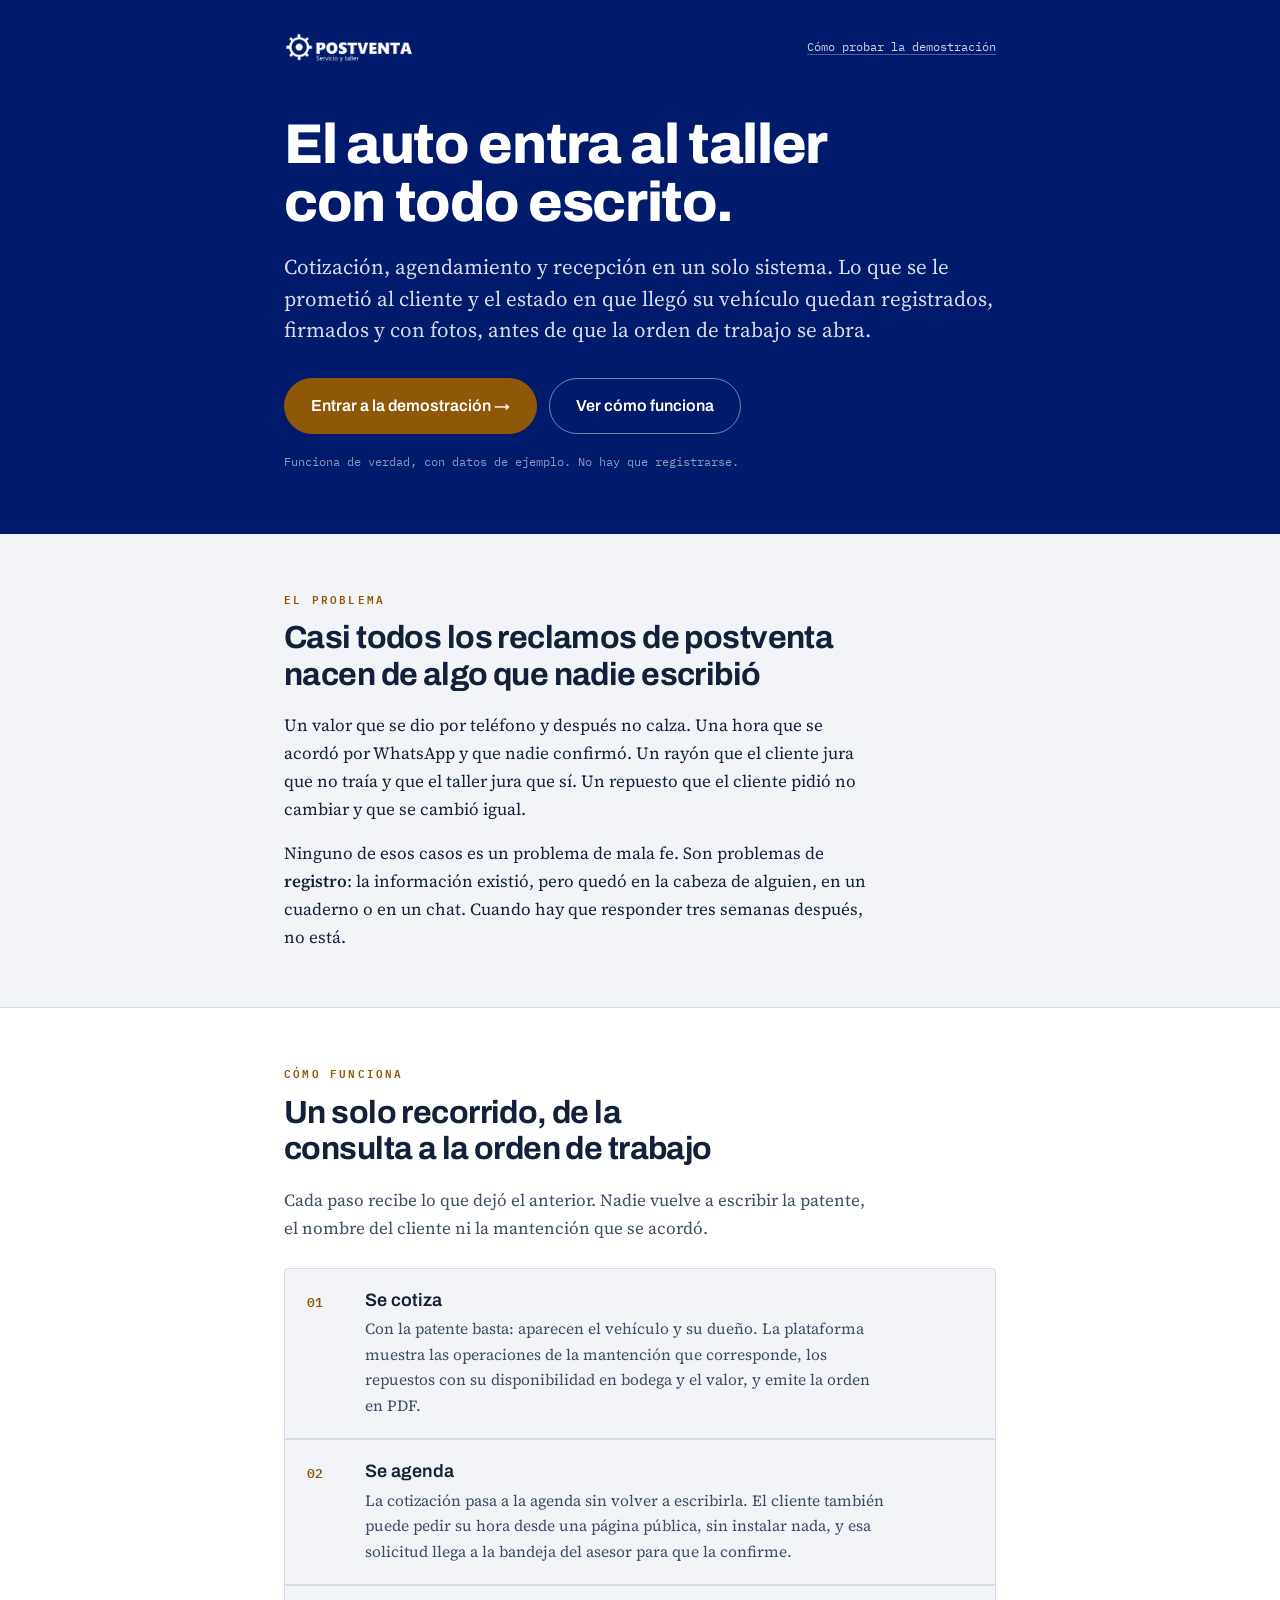
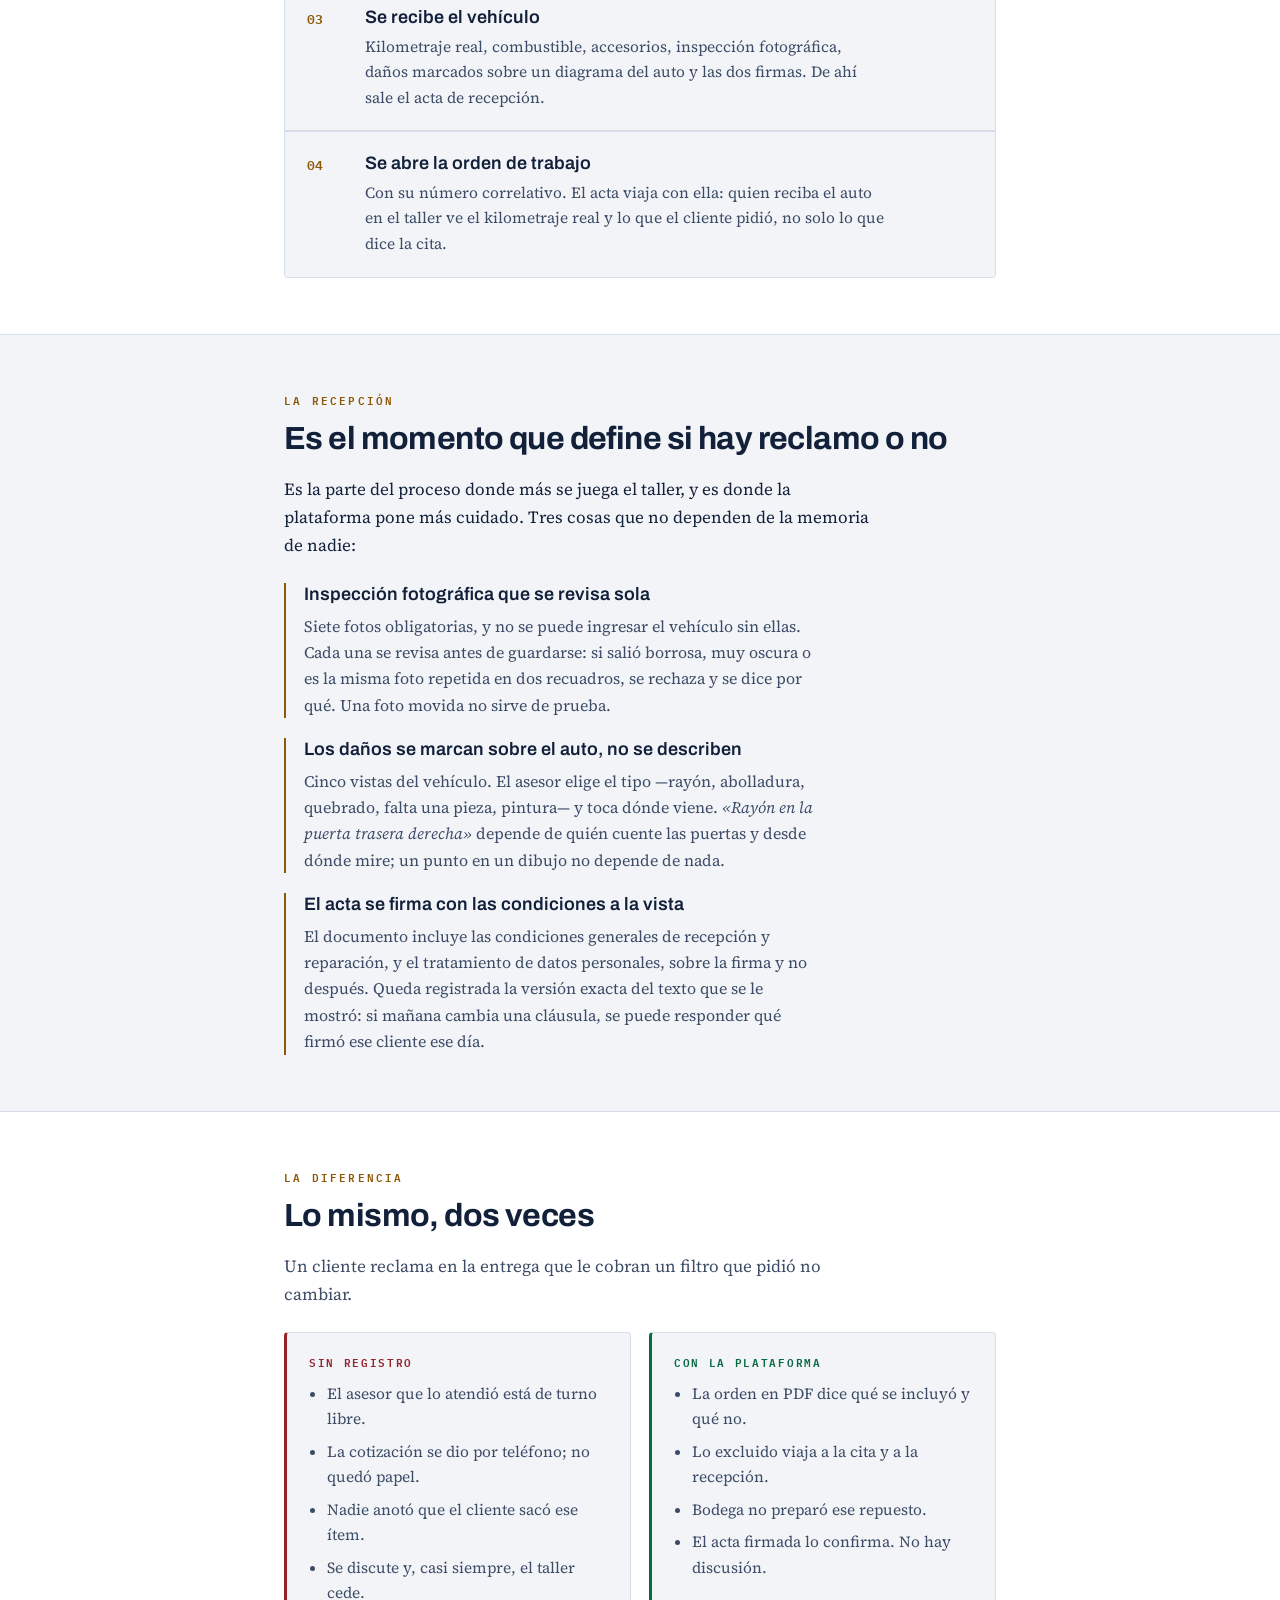
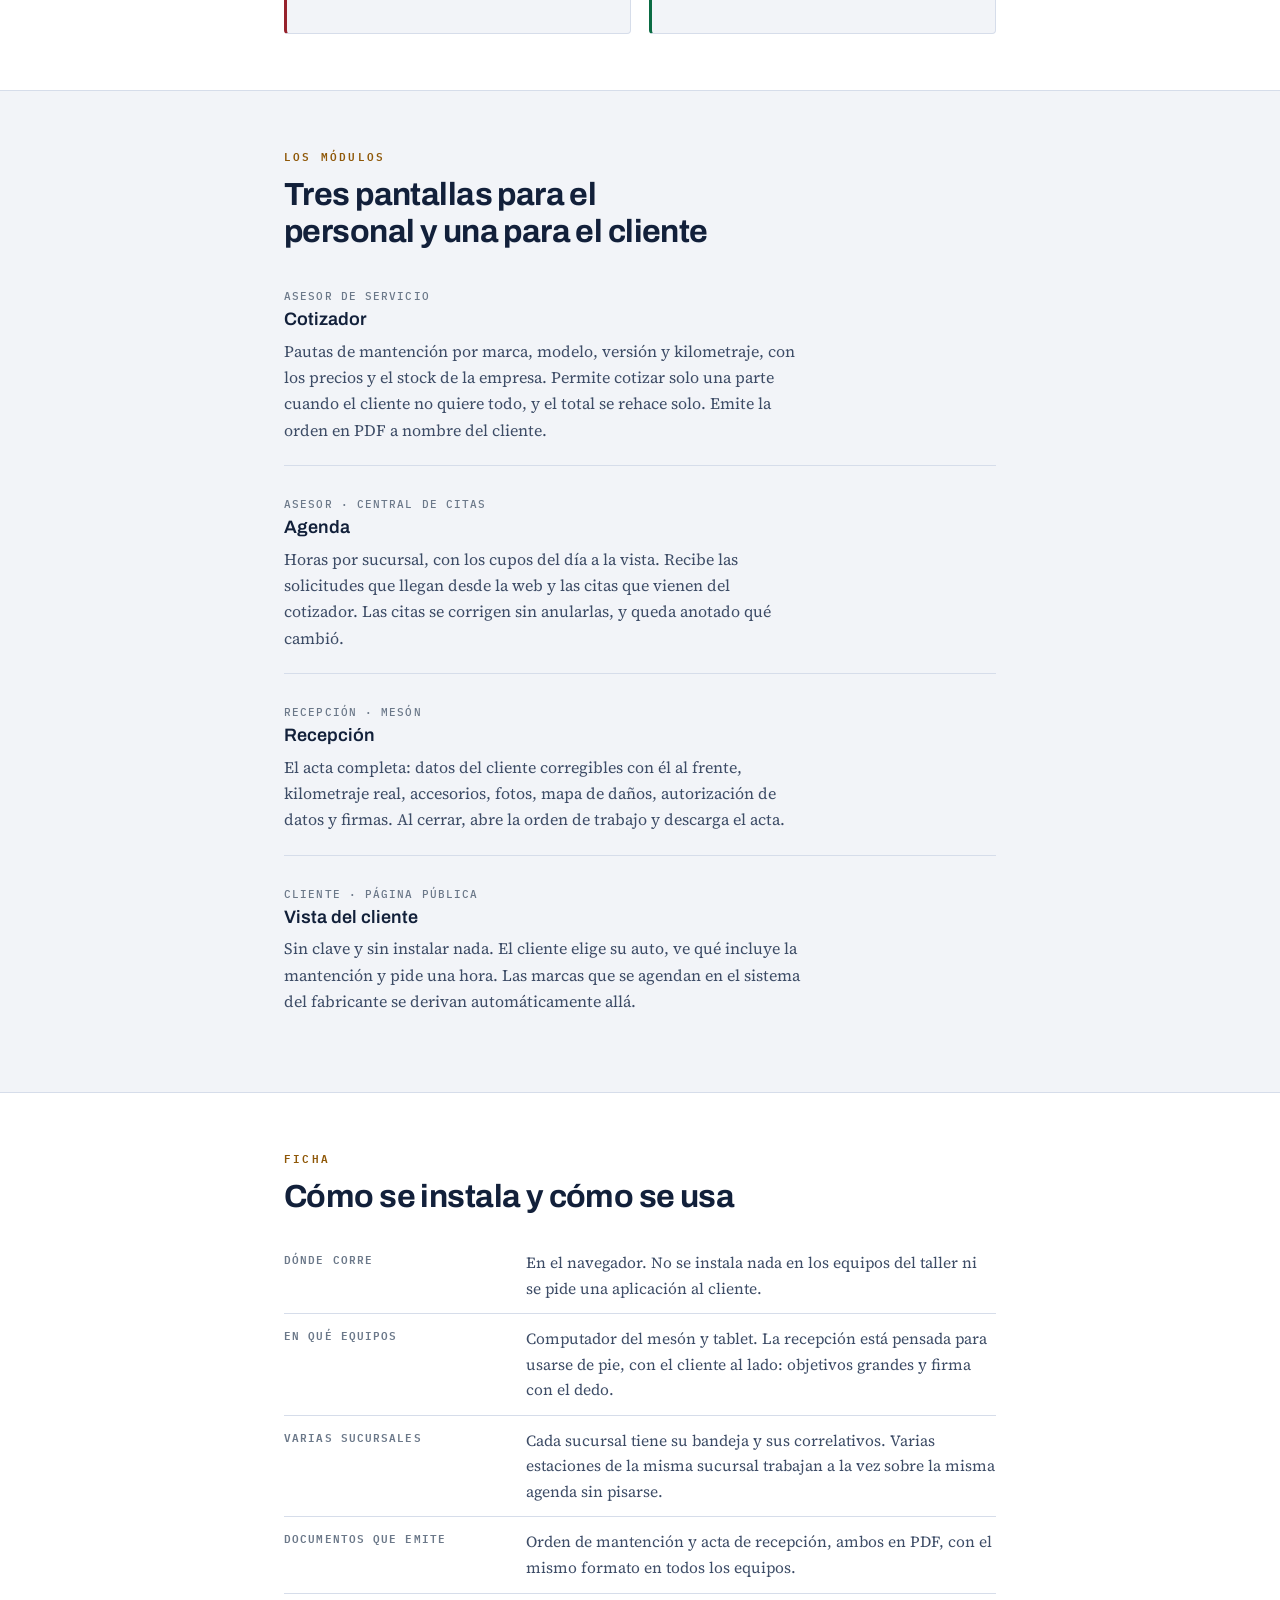
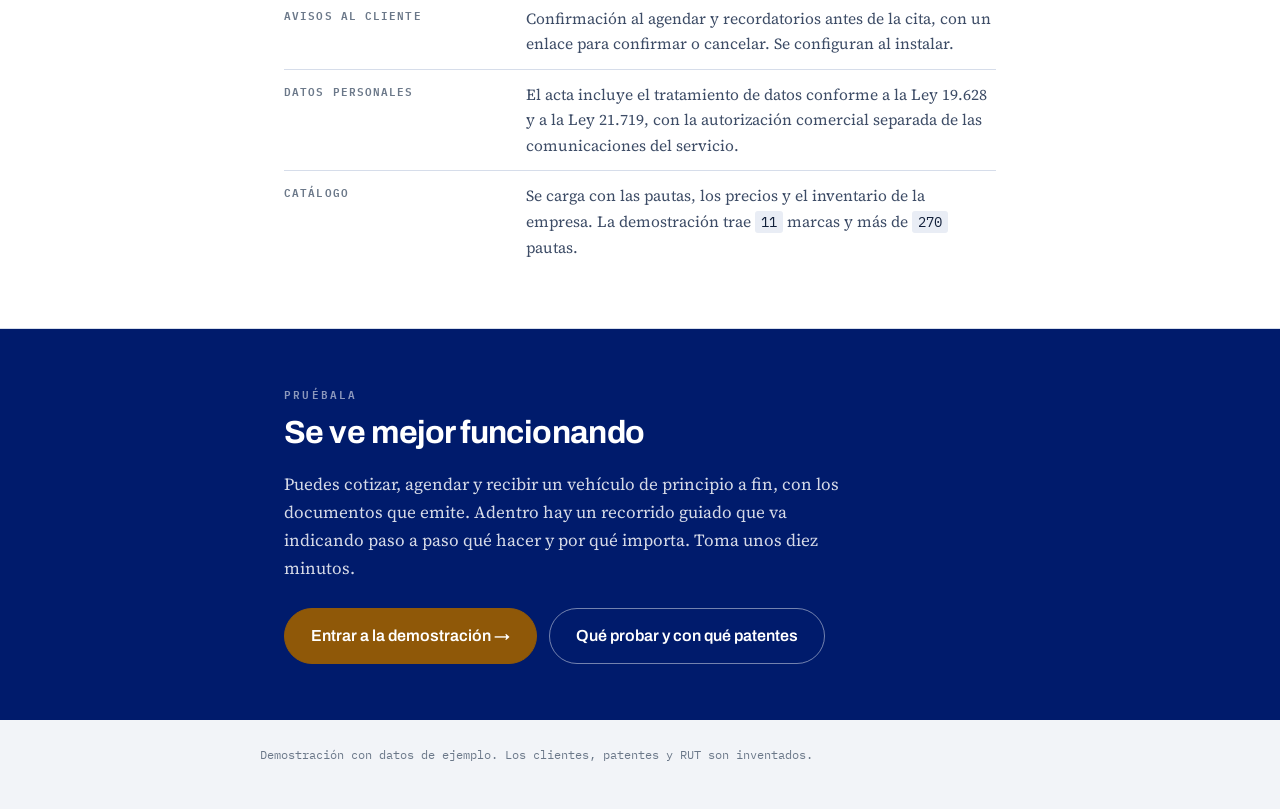
==== commit fd4c67a2: "Pagina de presentacion antes de entrar a la demostracion Pedido de Ignacio: que el cliente potencial" ====
--- a/index.html
+++ b/index.html
@@ -1,163 +1,243 @@
-<!doctype html>
-
-<html lang="es-CL" data-auth="require">
-
+<!DOCTYPE html>
+<html lang="es-CL">
 <head>
-
-  <meta charset="utf-8">
-
-  <!-- Pages sirve el HTML con max-age=600. Sin esto el navegador sigue
-
-       pidiendo el ?v= anterior durante diez minutos y se responde solo con
-
-       el JS viejo: se publica un cambio y el usuario jura que no funciona.
-
-       cliente.html ya lo traia; el resto no. -->
-
+  <meta charset="UTF-8">
   <meta http-equiv="Cache-Control" content="no-cache, no-store, must-revalidate">
-
   <meta http-equiv="Pragma" content="no-cache">
-
-  <meta name="viewport" content="width=device-width, initial-scale=1">
-
+  <meta name="viewport" content="width=device-width, initial-scale=1.0">
   <title>Plataforma de Postventa</title>
-
-  <link rel="icon" href="img/logo.png">
-
-  <script src="js/agenda-config.js?v=87d1210"></script>
-
-  <script src="js/demo-datos.js"></script>
-
-  <script src="js/demo-api.js"></script>
-
-  <script src="js/demo-franja.js"></script>
-  <script src="js/demo-tutorial.js"></script>
-
-  <script src="js/auth.js?v=87d1210"></script>
-
-  <link rel="stylesheet" href="css/estilos.css?v=87d1210">
-
-  <link rel="stylesheet" href="css/inicio.css?v=87d1210">
-
+  <meta name="description" content="Cotización, agendamiento y recepción de vehículos en un solo sistema. Demostración con datos de ejemplo.">
+  <link rel="icon" href="data:image/svg+xml,<svg xmlns='http://www.w3.org/2000/svg' viewBox='0 0 100 100'><text y='.9em' font-size='90'>🔧</text></svg>">
+  <link rel="preconnect" href="https://fonts.googleapis.com">
+  <link rel="preconnect" href="https://fonts.gstatic.com" crossorigin>
+  <link rel="stylesheet" href="https://fonts.googleapis.com/css2?family=Archivo:wght@500;600;700;800&family=IBM+Plex+Mono:wght@400;500;600&family=Source+Serif+4:opsz,wght@8..60,400;8..60,600&display=swap">
+  <link rel="stylesheet" href="css/landing.css">
 </head>
-
-<body class="inicio">
-
-
-
-  <header class="topbar">
-
-    <div class="topbar__inner">
-
-      <div class="brand">
-
-        <img class="brand__logo" src="img/logo.png" alt="Postventa" width="704" height="158">
-
-        <span class="brand__sep"></span>
-
-        <span class="brand__sub">Postventa</span>
-
-        <span class="brand__badge">Uso interno</span>
-
-      </div>
-
-      <nav class="topbar__nav">
-
-        <span id="authUser"></span>
-
-      </nav>
-
-    </div>
-
-  </header>
-
-
-
-  <main class="inicio__main">
-
-    <h1 class="inicio__titulo">Plataforma de Postventa</h1>
-
-    <p class="inicio__lead">Elige el módulo con el que vas a trabajar.</p>
-
-
-
-    <div class="apps">
-
-      <a class="app app--cotizador" href="cotizador.html">
-
-        <span class="app__icono" aria-hidden="true">🧮</span>
-
-        <span class="app__nombre">Cotizador</span>
-
-        <span class="app__desc">Precios de mantención por marca, modelo y kilometraje</span>
-
-      </a>
-
-
-
-      <a class="app app--agenda" href="taller.html?vista=agenda">
-
-        <span class="app__icono" aria-hidden="true">🗓️</span>
-
-        <span class="app__nombre">Agenda</span>
-
-        <span class="app__desc">Agendar horas y revisar las solicitudes de los clientes</span>
-
-      </a>
-
-
-
-      <a class="app app--recepcion" href="taller.html?vista=recepcion">
-
-        <span class="app__icono" aria-hidden="true">📋</span>
-
-        <span class="app__nombre">Recepción</span>
-
-        <span class="app__desc">Recibir el vehículo: accesorios, fotos y firmas</span>
-
-      </a>
-
-
-
-      <!-- Post Venta (los 10 módulos migrados desde Streamlit) sale del inicio
-
-           por decisión de Ignacio el 13-08-2026. Las páginas siguen en el repo
-
-           —postventa.html con pv-app.js / pv-datos.js / pv-ui.js, y ots.html
-
-           con ots.js— pero ya no hay camino hacia ellas desde la plataforma.
-
-           Para revivirlo basta con volver a poner esta tarjeta. -->
-
-    </div>
-
-  </main>
-
-
-
-  <footer class="foot">
-
-    <div class="foot__inner">
-
-      <span>Automotora Ejemplo S.A. · Plataforma de Postventa</span>
-
-      <span id="footFecha" class="foot__fecha"></span>
-
-    </div>
-
-  </footer>
-
-
-
-  <script>
-
-    document.getElementById("footFecha").textContent =
-
-      new Date().toLocaleDateString("es-CL", { day: "numeric", month: "long", year: "numeric" });
-
-  </script>
+<body>
+
+<!-- Portada. La demostración se ofrece de entrada y otra vez al final: quien
+     ya sabe lo que busca no tiene por qué leerse la página entera para llegar
+     a probarla. -->
+<header class="hero">
+  <div class="wrap">
+    <div class="hero__barra">
+      <img class="hero__logo" src="img/logo.png" alt="Postventa" width="704" height="158">
+      <span class="hero__nav"><a href="LEEME.html">Cómo probar la demostración</a></span>
+    </div>
+
+    <h1>El auto entra al taller con todo escrito.</h1>
+    <p class="hero__lead">Cotización, agendamiento y recepción en un solo sistema. Lo que se
+      le prometió al cliente y el estado en que llegó su vehículo quedan registrados,
+      firmados y con fotos, antes de que la orden de trabajo se abra.</p>
+
+    <div class="hero__cta">
+      <a class="btn btn--pri" href="plataforma.html">Entrar a la demostración →</a>
+      <a class="btn btn--sec" href="#como-funciona">Ver cómo funciona</a>
+    </div>
+    <p class="hero__nota">Funciona de verdad, con datos de ejemplo. No hay que registrarse.</p>
+  </div>
+</header>
+
+<section>
+  <div class="wrap">
+    <p class="rotulo">El problema</p>
+    <h2>Casi todos los reclamos de postventa nacen de algo que nadie escribió</h2>
+    <p>Un valor que se dio por teléfono y después no calza. Una hora que se acordó por
+      WhatsApp y que nadie confirmó. Un rayón que el cliente jura que no traía y que el taller
+      jura que sí. Un repuesto que el cliente pidió no cambiar y que se cambió igual.</p>
+    <p>Ninguno de esos casos es un problema de mala fe. Son problemas de <strong>registro</strong>:
+      la información existió, pero quedó en la cabeza de alguien, en un cuaderno o en un chat.
+      Cuando hay que responder tres semanas después, no está.</p>
+  </div>
+</section>
+
+<section class="alt" id="como-funciona">
+  <div class="wrap">
+    <p class="rotulo">Cómo funciona</p>
+    <h2>Un solo recorrido, de la consulta a la orden de trabajo</h2>
+    <p class="dim">Cada paso recibe lo que dejó el anterior. Nadie vuelve a escribir la
+      patente, el nombre del cliente ni la mantención que se acordó.</p>
+
+    <div class="flujo">
+      <div class="paso">
+        <span class="paso__n">01</span>
+        <h3>Se cotiza</h3>
+        <p>Con la patente basta: aparecen el vehículo y su dueño. La plataforma muestra las
+          operaciones de la mantención que corresponde, los repuestos con su disponibilidad
+          en bodega y el valor, y emite la orden en PDF.</p>
+      </div>
+      <div class="paso">
+        <span class="paso__n">02</span>
+        <h3>Se agenda</h3>
+        <p>La cotización pasa a la agenda sin volver a escribirla. El cliente también puede
+          pedir su hora desde una página pública, sin instalar nada, y esa solicitud llega a
+          la bandeja del asesor para que la confirme.</p>
+      </div>
+      <div class="paso">
+        <span class="paso__n">03</span>
+        <h3>Se recibe el vehículo</h3>
+        <p>Kilometraje real, combustible, accesorios, inspección fotográfica, daños marcados
+          sobre un diagrama del auto y las dos firmas. De ahí sale el acta de recepción.</p>
+      </div>
+      <div class="paso">
+        <span class="paso__n">04</span>
+        <h3>Se abre la orden de trabajo</h3>
+        <p>Con su número correlativo. El acta viaja con ella: quien reciba el auto en el
+          taller ve el kilometraje real y lo que el cliente pidió, no solo lo que dice la cita.</p>
+      </div>
+    </div>
+  </div>
+</section>
+
+<section>
+  <div class="wrap">
+    <p class="rotulo">La recepción</p>
+    <h2>Es el momento que define si hay reclamo o no</h2>
+    <p>Es la parte del proceso donde más se juega el taller, y es donde la plataforma pone
+      más cuidado. Tres cosas que no dependen de la memoria de nadie:</p>
+
+    <div class="detalle">
+      <div>
+        <h3>Inspección fotográfica que se revisa sola</h3>
+        <p>Siete fotos obligatorias, y no se puede ingresar el vehículo sin ellas. Cada una se
+          revisa antes de guardarse: si salió borrosa, muy oscura o es la misma foto repetida
+          en dos recuadros, se rechaza y se dice por qué. Una foto movida no sirve de prueba.</p>
+      </div>
+      <div>
+        <h3>Los daños se marcan sobre el auto, no se describen</h3>
+        <p>Cinco vistas del vehículo. El asesor elige el tipo —rayón, abolladura, quebrado,
+          falta una pieza, pintura— y toca dónde viene. <em>«Rayón en la puerta trasera
+          derecha»</em> depende de quién cuente las puertas y desde dónde mire; un punto en un
+          dibujo no depende de nada.</p>
+      </div>
+      <div>
+        <h3>El acta se firma con las condiciones a la vista</h3>
+        <p>El documento incluye las condiciones generales de recepción y reparación, y el
+          tratamiento de datos personales, sobre la firma y no después. Queda registrada la
+          versión exacta del texto que se le mostró: si mañana cambia una cláusula, se puede
+          responder qué firmó ese cliente ese día.</p>
+      </div>
+    </div>
+  </div>
+</section>
+
+<section class="alt">
+  <div class="wrap">
+    <p class="rotulo">La diferencia</p>
+    <h2>Lo mismo, dos veces</h2>
+    <p class="dim">Un cliente reclama en la entrega que le cobran un filtro que pidió no cambiar.</p>
+
+    <div class="compara">
+      <div class="caja caja--antes">
+        <p class="caja__t">Sin registro</p>
+        <ul>
+          <li>El asesor que lo atendió está de turno libre.</li>
+          <li>La cotización se dio por teléfono; no quedó papel.</li>
+          <li>Nadie anotó que el cliente sacó ese ítem.</li>
+          <li>Se discute y, casi siempre, el taller cede.</li>
+        </ul>
+      </div>
+      <div class="caja caja--ahora">
+        <p class="caja__t">Con la plataforma</p>
+        <ul>
+          <li>La orden en PDF dice qué se incluyó y qué no.</li>
+          <li>Lo excluido viaja a la cita y a la recepción.</li>
+          <li>Bodega no preparó ese repuesto.</li>
+          <li>El acta firmada lo confirma. No hay discusión.</li>
+        </ul>
+      </div>
+    </div>
+  </div>
+</section>
+
+<section>
+  <div class="wrap">
+    <p class="rotulo">Los módulos</p>
+    <h2>Tres pantallas para el personal y una para el cliente</h2>
+
+    <div class="modulos">
+      <div class="modulo">
+        <span class="quien">Asesor de servicio</span>
+        <h3>Cotizador</h3>
+        <p>Pautas de mantención por marca, modelo, versión y kilometraje, con los precios y
+          el stock de la empresa. Permite cotizar solo una parte cuando el cliente no quiere
+          todo, y el total se rehace solo. Emite la orden en PDF a nombre del cliente.</p>
+      </div>
+      <div class="modulo">
+        <span class="quien">Asesor · central de citas</span>
+        <h3>Agenda</h3>
+        <p>Horas por sucursal, con los cupos del día a la vista. Recibe las solicitudes que
+          llegan desde la web y las citas que vienen del cotizador. Las citas se corrigen sin
+          anularlas, y queda anotado qué cambió.</p>
+      </div>
+      <div class="modulo">
+        <span class="quien">Recepción · mesón</span>
+        <h3>Recepción</h3>
+        <p>El acta completa: datos del cliente corregibles con él al frente, kilometraje real,
+          accesorios, fotos, mapa de daños, autorización de datos y firmas. Al cerrar, abre la
+          orden de trabajo y descarga el acta.</p>
+      </div>
+      <div class="modulo">
+        <span class="quien">Cliente · página pública</span>
+        <h3>Vista del cliente</h3>
+        <p>Sin clave y sin instalar nada. El cliente elige su auto, ve qué incluye la
+          mantención y pide una hora. Las marcas que se agendan en el sistema del fabricante
+          se derivan automáticamente allá.</p>
+      </div>
+    </div>
+  </div>
+</section>
+
+<section class="alt">
+  <div class="wrap">
+    <p class="rotulo">Ficha</p>
+    <h2>Cómo se instala y cómo se usa</h2>
+
+    <table class="ficha">
+      <tbody>
+        <tr><th>Dónde corre</th>
+            <td>En el navegador. No se instala nada en los equipos del taller ni se pide una
+              aplicación al cliente.</td></tr>
+        <tr><th>En qué equipos</th>
+            <td>Computador del mesón y tablet. La recepción está pensada para usarse de pie,
+              con el cliente al lado: objetivos grandes y firma con el dedo.</td></tr>
+        <tr><th>Varias sucursales</th>
+            <td>Cada sucursal tiene su bandeja y sus correlativos. Varias estaciones de la
+              misma sucursal trabajan a la vez sobre la misma agenda sin pisarse.</td></tr>
+        <tr><th>Documentos que emite</th>
+            <td>Orden de mantención y acta de recepción, ambos en PDF, con el mismo formato en
+              todos los equipos.</td></tr>
+        <tr><th>Avisos al cliente</th>
+            <td>Confirmación al agendar y recordatorios antes de la cita, con un enlace para
+              confirmar o cancelar. Se configuran al instalar.</td></tr>
+        <tr><th>Datos personales</th>
+            <td>El acta incluye el tratamiento de datos conforme a la Ley 19.628 y a la Ley
+              21.719, con la autorización comercial separada de las comunicaciones del servicio.</td></tr>
+        <tr><th>Catálogo</th>
+            <td>Se carga con las pautas, los precios y el inventario de la empresa. La
+              demostración trae <code>11</code> marcas y más de <code>270</code> pautas.</td></tr>
+      </tbody>
+    </table>
+  </div>
+</section>
+
+<section class="cierre">
+  <div class="wrap">
+    <p class="rotulo" style="color: rgba(255,255,255,.55)">Pruébala</p>
+    <h2>Se ve mejor funcionando</h2>
+    <p>Puedes cotizar, agendar y recibir un vehículo de principio a fin, con los documentos
+      que emite. Adentro hay un recorrido guiado que va indicando paso a paso qué hacer y por
+      qué importa. Toma unos diez minutos.</p>
+    <div class="hero__cta">
+      <a class="btn btn--pri" href="plataforma.html">Entrar a la demostración →</a>
+      <a class="btn btn--sec" href="LEEME.html">Qué probar y con qué patentes</a>
+    </div>
+  </div>
+</section>
+
+<div class="wrap pie">
+  Demostración con datos de ejemplo. Los clientes, patentes y RUT son inventados.
+</div>
 
 </body>
-
 </html>
-
--- a/css/landing.css
+++ b/css/landing.css
@@ -0,0 +1,206 @@
+/* ============================================================
+   Landing de presentación.
+
+   Es lo primero que ve un cliente potencial, antes de entrar a la
+   demostración. No usa la hoja de estilos de la plataforma a propósito: son
+   dos cosas distintas —una página que se lee y una herramienta que se opera—
+   y mezclarlas obliga a pelear con reglas pensadas para formularios.
+
+   Misma familia visual que el documento que se les envía: Archivo para los
+   títulos, una serif para el texto corrido y monoespaciada para los rótulos.
+   El acento ocre sale del propio producto: es el color con que la plataforma
+   marca un rayón en el mapa de daños.
+   ============================================================ */
+
+:root {
+  --ground:  #f2f4f8;
+  --surface: #ffffff;
+  --raised:  #e9edf5;
+  --ink:     #12203a;
+  --ink-2:   #3d4c66;
+  --ink-3:   #6b7889;
+  --line:    #d6ddea;
+  --brand:   #001b6c;
+  /* Las bandas de texto blanco necesitan un fondo que siga siendo oscuro en
+     los dos temas: --brand se aclara en modo oscuro para poder leerse. */
+  --panel:   #001b6c;
+  --accent:  #8f5808;
+  /* El botón principal lleva tokens propios. Usar --accent de fondo con texto
+     blanco funciona en claro, pero en oscuro el acento se ACLARA para poder
+     leerse sobre fondo negro, y ahí blanco sobre ocre claro da 2,2 de
+     contraste: el llamado a la acción más importante de la página quedaba
+     ilegible justo para quien usa el tema oscuro. */
+  --cta-fondo: #8f5808;
+  --cta-tinta: #ffffff;
+  --ok:      #0a6b43;
+  --alert:   #96222c;
+
+  --display: "Archivo", "Segoe UI", system-ui, sans-serif;
+  --body:    "Source Serif 4", Georgia, "Times New Roman", serif;
+  --mono:    "IBM Plex Mono", ui-monospace, Consolas, monospace;
+}
+
+@media (prefers-color-scheme: dark) {
+  :root:not([data-theme="light"]) {
+    --ground:  #0c1320;
+    --surface: #141d2e;
+    --raised:  #1b2639;
+    --ink:     #e9eef7;
+    --ink-2:   #b6c2d6;
+    --ink-3:   #8492a8;
+    --line:    #26314a;
+    --brand:   #9db4ff;
+    --panel:   #101c3c;
+    --accent:  #dfa44c;
+    --cta-fondo: #dfa44c;
+    --cta-tinta: #241603;
+    --ok:      #4cbf8a;
+    --alert:   #e2707a;
+  }
+}
+:root[data-theme="dark"] {
+  --ground:  #0c1320;
+  --surface: #141d2e;
+  --raised:  #1b2639;
+  --ink:     #e9eef7;
+  --ink-2:   #b6c2d6;
+  --ink-3:   #8492a8;
+  --line:    #26314a;
+  --brand:   #9db4ff;
+  --panel:   #101c3c;
+  --accent:  #dfa44c;
+  --cta-fondo: #dfa44c;
+  --cta-tinta: #241603;
+  --ok:      #4cbf8a;
+  --alert:   #e2707a;
+}
+
+* { box-sizing: border-box; }
+
+body {
+  margin: 0;
+  background-color: var(--ground);
+  color: var(--ink);
+  font-family: var(--body);
+  font-size: 17px;
+  line-height: 1.65;
+  -webkit-font-smoothing: antialiased;
+}
+
+.wrap { max-width: 760px; margin: 0 auto; padding: 0 24px; }
+
+/* ---------- botones ----------
+   Se usa `background-color` y no la abreviatura `background`: con una variable
+   dentro, la propiedad larga deja explícito qué se está pintando. */
+.btn {
+  display: inline-flex; align-items: center; gap: 9px;
+  font-family: var(--display); font-weight: 600; font-size: 16px;
+  text-decoration: none; cursor: pointer;
+  padding: 14px 26px; border-radius: 999px;
+  border: 1.5px solid transparent;
+  transition: transform .12s ease, background .15s ease, border-color .15s ease;
+}
+.btn--pri { background-color: var(--cta-fondo); color: var(--cta-tinta); border-color: var(--cta-fondo); }
+.btn--pri:hover { transform: translateY(-1px); filter: brightness(.88); }
+.btn--sec { background: transparent; color: #fff; border-color: rgba(255,255,255,.45); }
+.btn--sec:hover { background: rgba(255,255,255,.12); border-color: rgba(255,255,255,.8); }
+.btn--claro { background-color: var(--brand); color: #fff; border-color: var(--brand); }
+.btn--claro:hover { transform: translateY(-1px); }
+.btn:focus-visible { outline: 3px solid var(--accent); outline-offset: 3px; }
+@media (prefers-reduced-motion: reduce) { .btn:hover { transform: none; } }
+
+/* ---------- portada ---------- */
+.hero { background-color: var(--panel); color: #fff; padding: 30px 0 62px; }
+.hero__barra { display: flex; align-items: center; justify-content: space-between; gap: 16px; margin-bottom: 52px; }
+.hero__logo { height: 34px; width: auto; filter: brightness(0) invert(1); }
+.hero__nav { font-family: var(--mono); font-size: 12px; color: rgba(255,255,255,.6); }
+.hero__nav a { color: rgba(255,255,255,.82); text-decoration: none; border-bottom: 1px solid rgba(255,255,255,.3); }
+.hero__nav a:hover { color: #fff; border-color: #fff; }
+.hero h1 {
+  font-family: var(--display); font-weight: 800;
+  font-size: clamp(34px, 6vw, 56px); line-height: 1.03; letter-spacing: -.024em;
+  margin: 0 0 20px; text-wrap: balance;
+}
+.hero__lead {
+  font-size: clamp(18px, 2.3vw, 21px); line-height: 1.5;
+  color: rgba(255,255,255,.85); margin: 0 0 32px; max-width: 34em;
+}
+.hero__cta { display: flex; gap: 12px; flex-wrap: wrap; align-items: center; }
+.hero__nota { font-family: var(--mono); font-size: 12px; color: rgba(255,255,255,.55); margin: 18px 0 0; }
+
+/* ---------- bandas ---------- */
+section { padding: 56px 0; }
+section.alt { background-color: var(--surface); border-block: 1px solid var(--line); }
+
+.rotulo {
+  font-family: var(--mono); font-size: 11px; font-weight: 600;
+  letter-spacing: .2em; text-transform: uppercase; color: var(--accent); margin: 0 0 12px;
+}
+h2 {
+  font-family: var(--display); font-weight: 700;
+  font-size: clamp(24px, 3.6vw, 32px); line-height: 1.14; letter-spacing: -.018em;
+  margin: 0 0 18px; text-wrap: balance;
+}
+h3 { font-family: var(--display); font-weight: 600; font-size: 18px; line-height: 1.3; margin: 0 0 6px; }
+p { margin: 0 0 16px; max-width: 65ch; }
+p:last-child { margin-bottom: 0; }
+strong { font-weight: 600; }
+.dim { color: var(--ink-2); }
+
+/* ---------- flujo numerado: es una secuencia real ---------- */
+.flujo { display: grid; gap: 2px; margin-top: 26px; background-color: var(--line);
+         border: 1px solid var(--line); border-radius: 4px; overflow: hidden; }
+.paso { background-color: var(--surface); padding: 20px 22px;
+        display: grid; grid-template-columns: 42px 1fr; gap: 4px 16px; }
+section.alt .paso { background-color: var(--ground); }
+.paso__n { grid-row: 1 / span 2; font-family: var(--mono); font-size: 13px;
+           font-weight: 600; color: var(--accent); padding-top: 3px; }
+.paso h3 { margin: 0; }
+.paso p { margin: 0; font-size: 15.5px; color: var(--ink-2); }
+
+/* ---------- detalle con barra ---------- */
+.detalle { margin-top: 24px; display: grid; gap: 20px; }
+.detalle > div { padding-left: 18px; border-left: 2px solid var(--accent); }
+.detalle p { font-size: 16px; color: var(--ink-2); margin: 0; }
+
+/* ---------- comparación ---------- */
+.compara { display: grid; gap: 14px; margin-top: 24px; }
+@media (min-width: 700px) { .compara { grid-template-columns: 1fr 1fr; gap: 18px; } }
+.caja { border: 1px solid var(--line); border-radius: 4px; padding: 20px 22px; background-color: var(--surface); }
+section.alt .caja { background-color: var(--ground); }
+.caja__t { font-family: var(--mono); font-size: 10.5px; font-weight: 600;
+           letter-spacing: .16em; text-transform: uppercase; margin: 0 0 10px; }
+.caja--antes { border-left: 3px solid var(--alert); }
+.caja--antes .caja__t { color: var(--alert); }
+.caja--ahora { border-left: 3px solid var(--ok); }
+.caja--ahora .caja__t { color: var(--ok); }
+.caja ul { margin: 0; padding-left: 18px; }
+.caja li { margin: 7px 0; font-size: 15.5px; color: var(--ink-2); }
+
+/* ---------- módulos ---------- */
+.modulos { display: grid; gap: 0; margin-top: 24px; }
+.modulo { padding: 22px 0; border-top: 1px solid var(--line); }
+.modulo:first-child { border-top: 0; padding-top: 6px; }
+.modulo p { font-size: 16px; color: var(--ink-2); margin: 6px 0 0; }
+.quien { font-family: var(--mono); font-size: 11px; font-weight: 500;
+         letter-spacing: .1em; text-transform: uppercase; color: var(--ink-3); }
+
+/* ---------- ficha ---------- */
+.ficha { width: 100%; border-collapse: collapse; margin-top: 22px; font-size: 15.5px; }
+.ficha th, .ficha td { text-align: left; padding: 12px 0; border-bottom: 1px solid var(--line); vertical-align: top; }
+.ficha th { font-family: var(--mono); font-size: 11px; font-weight: 600;
+            letter-spacing: .1em; text-transform: uppercase; color: var(--ink-3);
+            width: 34%; padding-right: 20px; }
+.ficha td { color: var(--ink-2); }
+.ficha tr:last-child th, .ficha tr:last-child td { border-bottom: 0; }
+code { font-family: var(--mono); font-size: .88em; background-color: var(--raised);
+       color: var(--ink); padding: 2px 6px; border-radius: 3px; }
+
+/* ---------- cierre ---------- */
+.cierre { background-color: var(--panel); color: #fff; padding: 56px 0; }
+.cierre h2 { color: #fff; }
+.cierre p { color: rgba(255,255,255,.84); }
+.cierre .hero__cta { margin-top: 26px; }
+
+.pie { padding: 26px 0 44px; font-family: var(--mono); font-size: 11.5px; color: var(--ink-3); }
+.pie a { color: var(--ink-3); }
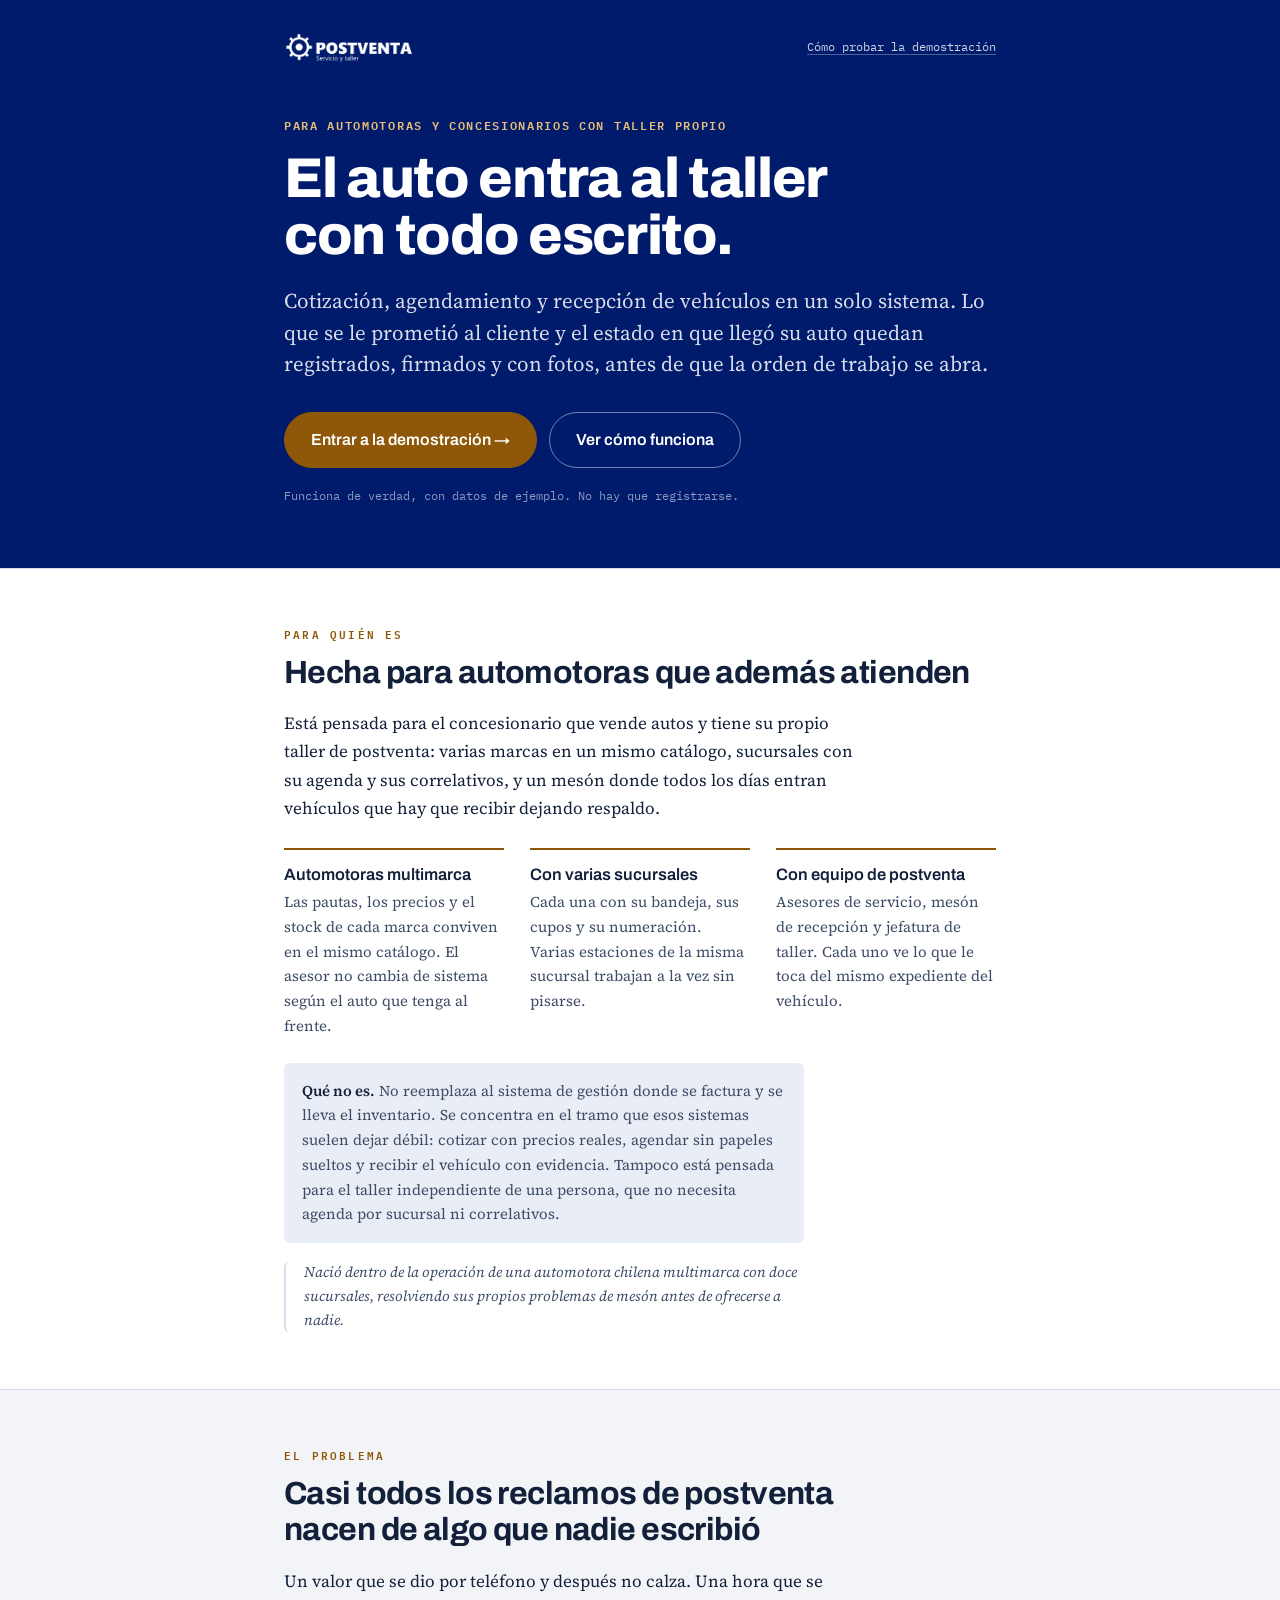
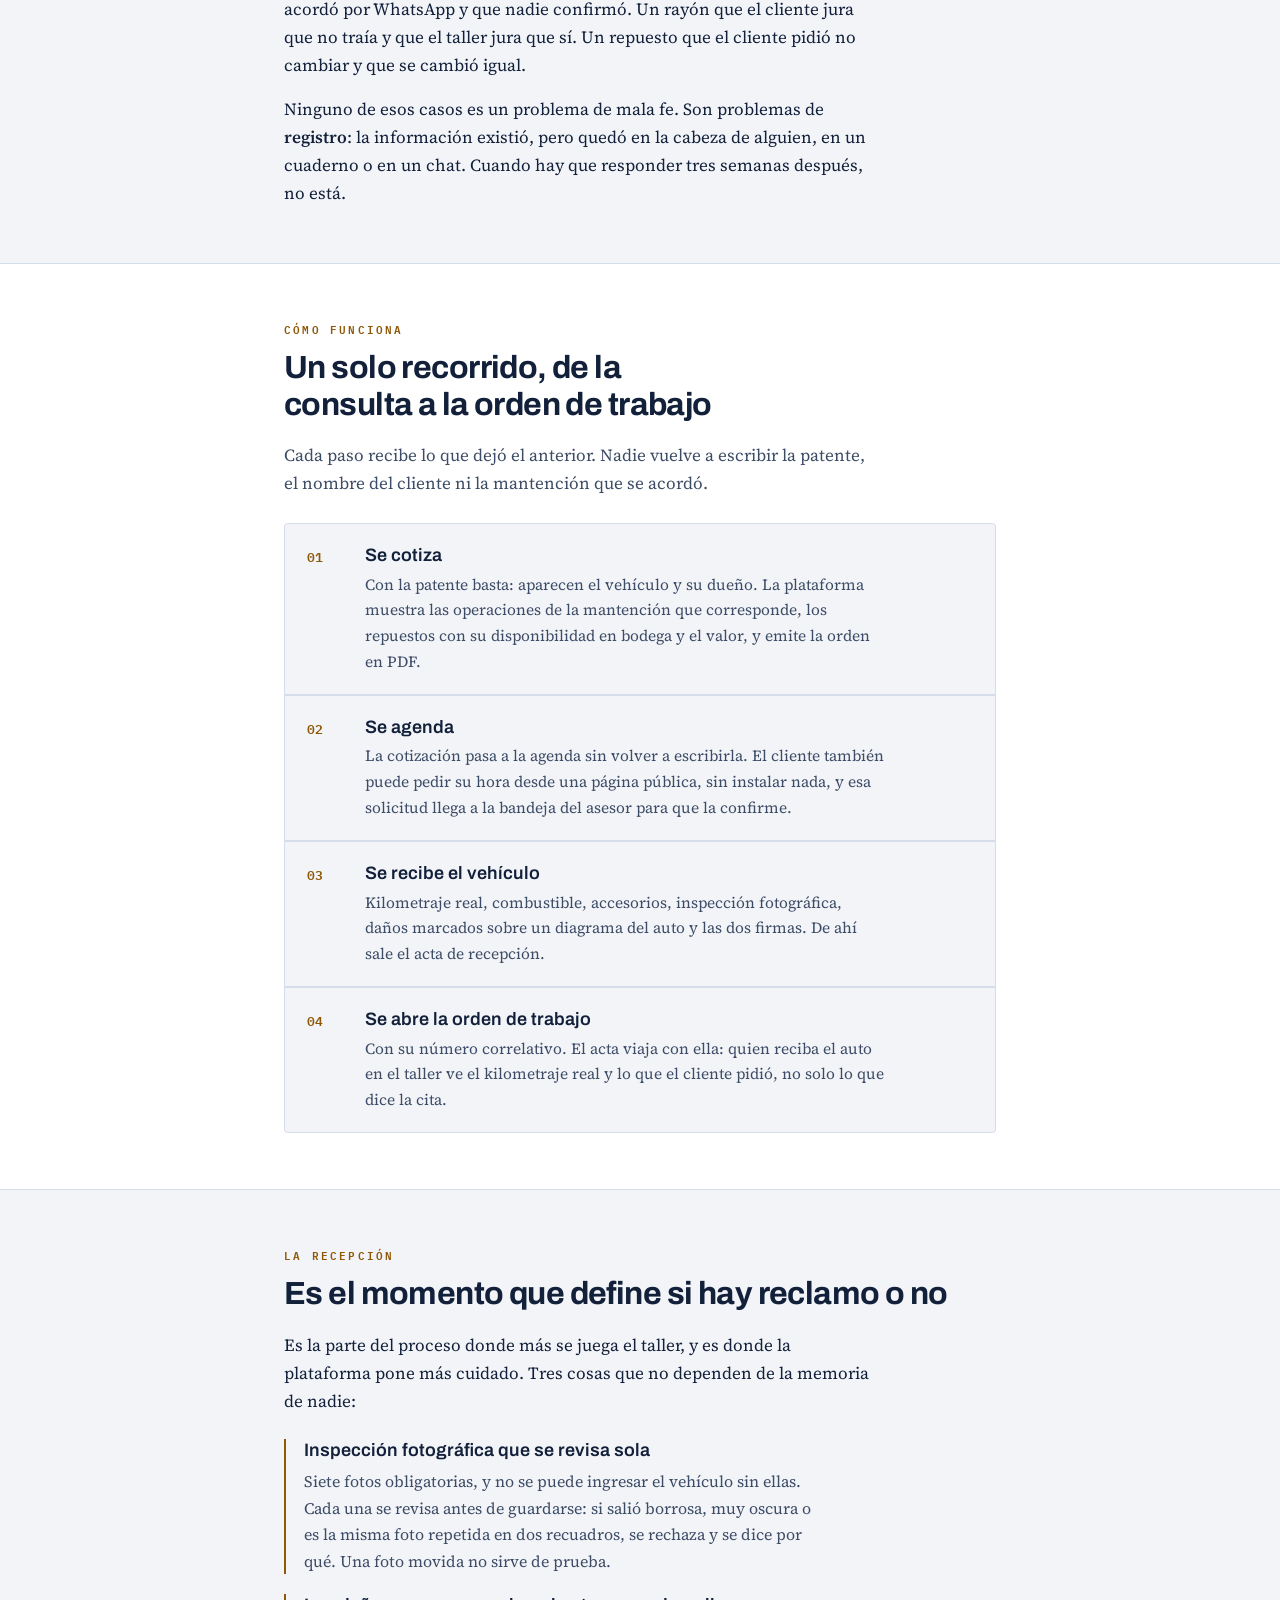
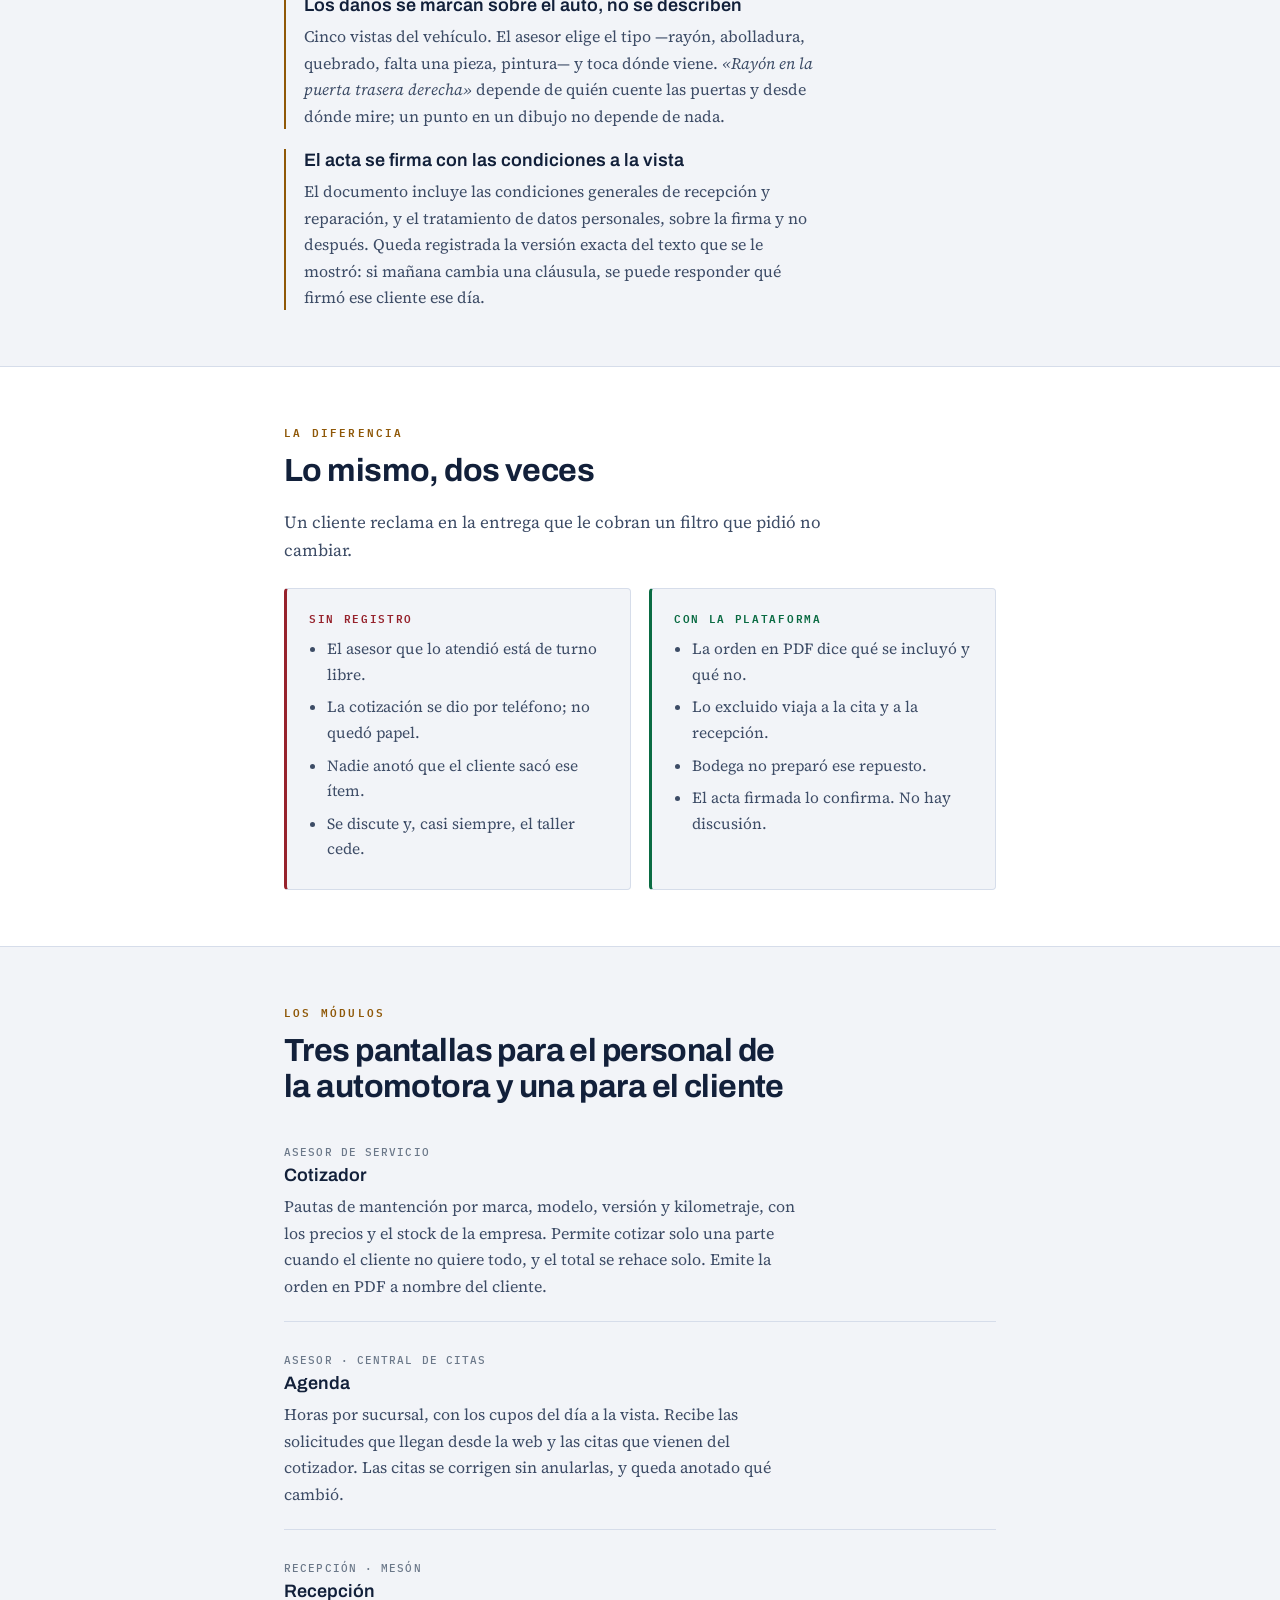
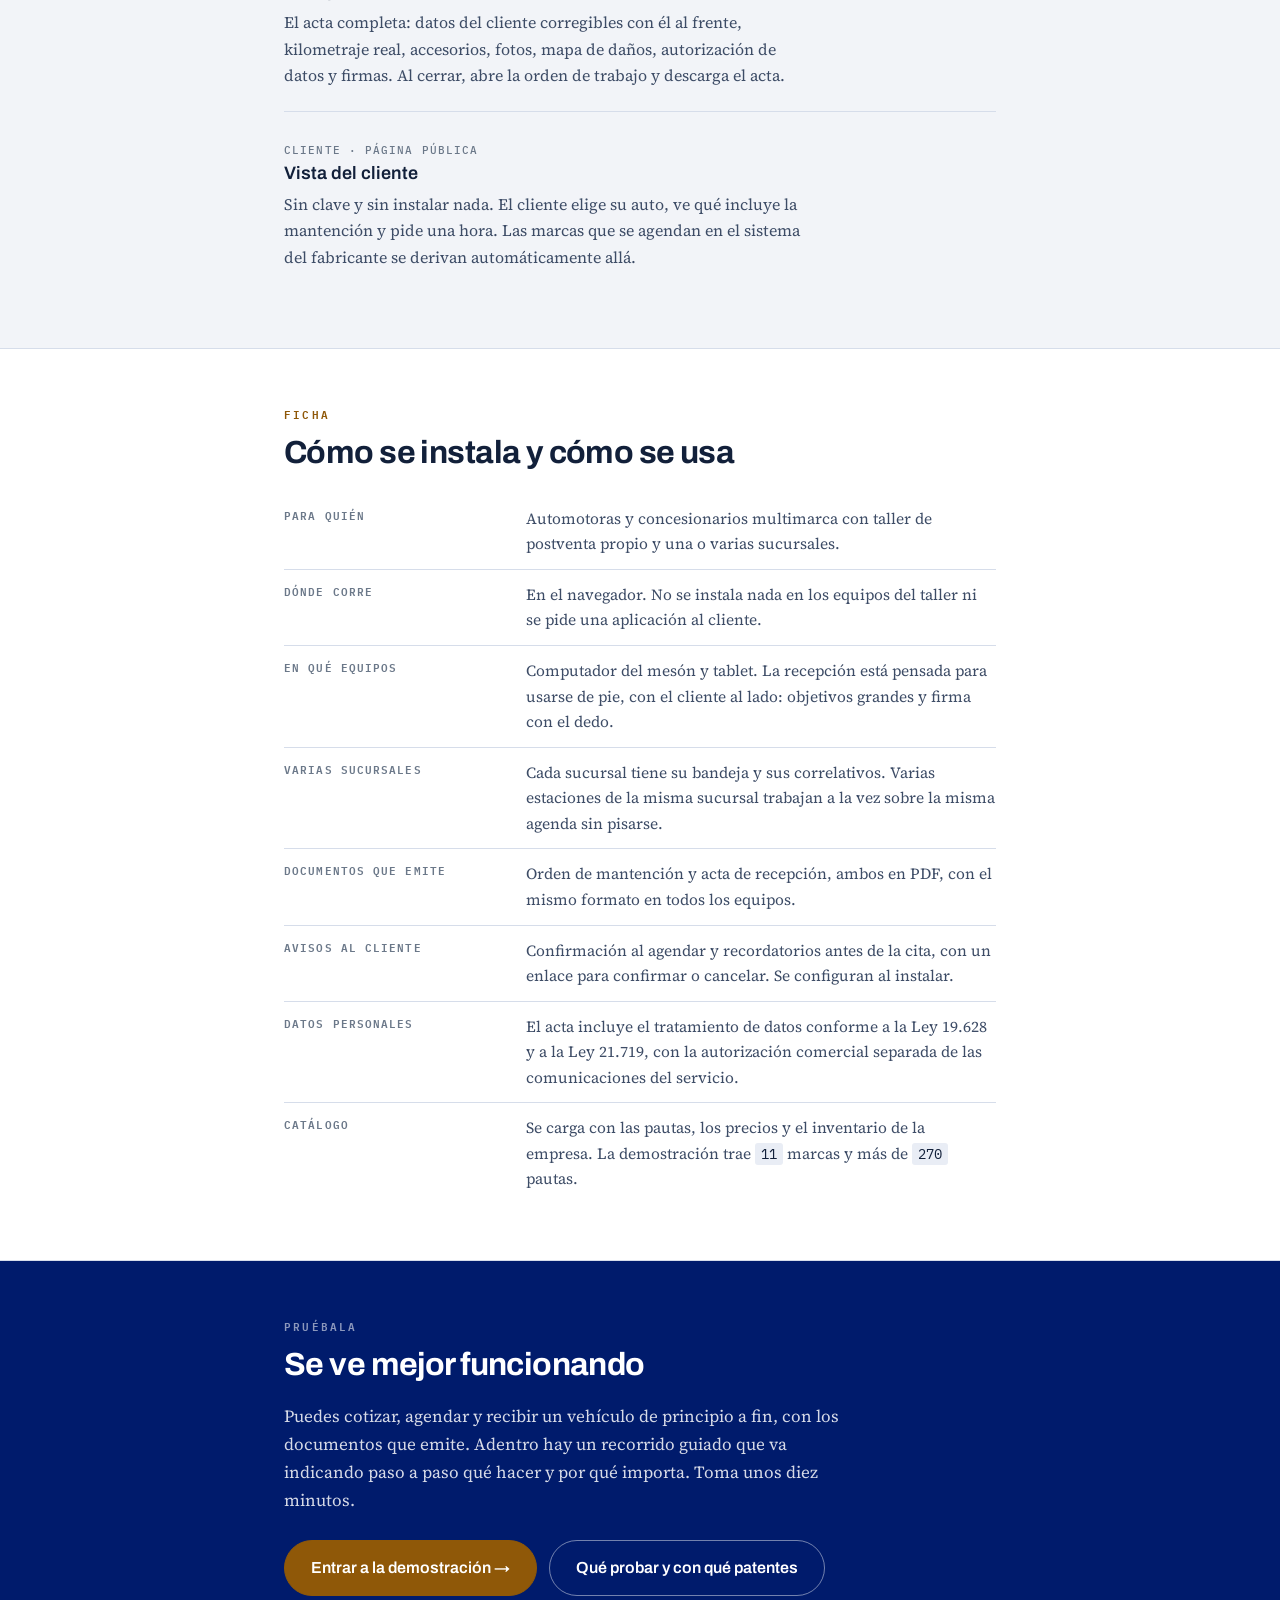
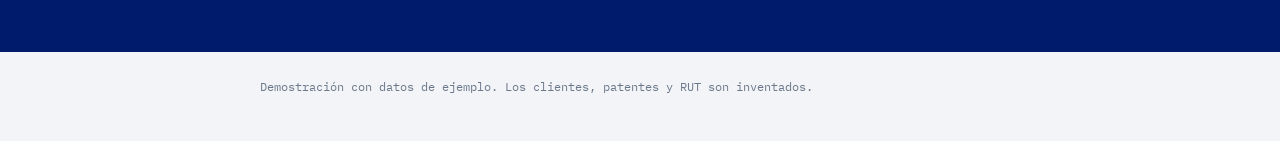
==== commit 3862b34b: "La landing dice a quien le habla Ignacio: la pagina describia el problema pero nunca decia en voz al" ====
--- a/index.html
+++ b/index.html
@@ -5,8 +5,8 @@
   <meta http-equiv="Cache-Control" content="no-cache, no-store, must-revalidate">
   <meta http-equiv="Pragma" content="no-cache">
   <meta name="viewport" content="width=device-width, initial-scale=1.0">
-  <title>Plataforma de Postventa</title>
-  <meta name="description" content="Cotización, agendamiento y recepción de vehículos en un solo sistema. Demostración con datos de ejemplo.">
+  <title>Plataforma de Postventa para Automotoras</title>
+  <meta name="description" content="Cotización, agendamiento y recepción de vehículos para automotoras y concesionarios con taller propio. Demostración con datos de ejemplo.">
   <link rel="icon" href="data:image/svg+xml,<svg xmlns='http://www.w3.org/2000/svg' viewBox='0 0 100 100'><text y='.9em' font-size='90'>🔧</text></svg>">
   <link rel="preconnect" href="https://fonts.googleapis.com">
   <link rel="preconnect" href="https://fonts.gstatic.com" crossorigin>
@@ -25,10 +25,11 @@
       <span class="hero__nav"><a href="LEEME.html">Cómo probar la demostración</a></span>
     </div>
 
+    <p class="hero__nicho">Para automotoras y concesionarios con taller propio</p>
     <h1>El auto entra al taller con todo escrito.</h1>
-    <p class="hero__lead">Cotización, agendamiento y recepción en un solo sistema. Lo que se
-      le prometió al cliente y el estado en que llegó su vehículo quedan registrados,
-      firmados y con fotos, antes de que la orden de trabajo se abra.</p>
+    <p class="hero__lead">Cotización, agendamiento y recepción de vehículos en un solo
+      sistema. Lo que se le prometió al cliente y el estado en que llegó su auto quedan
+      registrados, firmados y con fotos, antes de que la orden de trabajo se abra.</p>
 
     <div class="hero__cta">
       <a class="btn btn--pri" href="plataforma.html">Entrar a la demostración →</a>
@@ -37,6 +38,45 @@
     <p class="hero__nota">Funciona de verdad, con datos de ejemplo. No hay que registrarse.</p>
   </div>
 </header>
+
+<section class="alt">
+  <div class="wrap">
+    <p class="rotulo">Para quién es</p>
+    <h2>Hecha para automotoras que además atienden</h2>
+    <p>Está pensada para el concesionario que vende autos y tiene su propio taller de
+      postventa: varias marcas en un mismo catálogo, sucursales con su agenda y sus
+      correlativos, y un mesón donde todos los días entran vehículos que hay que recibir
+      dejando respaldo.</p>
+
+    <div class="publico">
+      <div>
+        <h3>Automotoras multimarca</h3>
+        <p>Las pautas, los precios y el stock de cada marca conviven en el mismo catálogo.
+          El asesor no cambia de sistema según el auto que tenga al frente.</p>
+      </div>
+      <div>
+        <h3>Con varias sucursales</h3>
+        <p>Cada una con su bandeja, sus cupos y su numeración. Varias estaciones de la misma
+          sucursal trabajan a la vez sin pisarse.</p>
+      </div>
+      <div>
+        <h3>Con equipo de postventa</h3>
+        <p>Asesores de servicio, mesón de recepción y jefatura de taller. Cada uno ve lo que
+          le toca del mismo expediente del vehículo.</p>
+      </div>
+    </div>
+
+    <p class="acota"><strong>Qué no es.</strong> No reemplaza al sistema de gestión donde se
+      factura y se lleva el inventario. Se concentra en el tramo que esos sistemas suelen
+      dejar débil: cotizar con precios reales, agendar sin papeles sueltos y recibir el
+      vehículo con evidencia. Tampoco está pensada para el taller independiente de una
+      persona, que no necesita agenda por sucursal ni correlativos.</p>
+
+    <p class="acota acota--origen">Nació dentro de la operación de una automotora chilena
+      multimarca con doce sucursales, resolviendo sus propios problemas de mesón antes de
+      ofrecerse a nadie.</p>
+  </div>
+</section>
 
 <section>
   <div class="wrap">
@@ -153,7 +193,7 @@
 <section>
   <div class="wrap">
     <p class="rotulo">Los módulos</p>
-    <h2>Tres pantallas para el personal y una para el cliente</h2>
+    <h2>Tres pantallas para el personal de la automotora y una para el cliente</h2>
 
     <div class="modulos">
       <div class="modulo">
@@ -195,6 +235,9 @@
 
     <table class="ficha">
       <tbody>
+        <tr><th>Para quién</th>
+            <td>Automotoras y concesionarios multimarca con taller de postventa propio y una
+              o varias sucursales.</td></tr>
         <tr><th>Dónde corre</th>
             <td>En el navegador. No se instala nada en los equipos del taller ni se pide una
               aplicación al cliente.</td></tr>
--- a/css/landing.css
+++ b/css/landing.css
@@ -116,6 +116,16 @@
 .hero__nav { font-family: var(--mono); font-size: 12px; color: rgba(255,255,255,.6); }
 .hero__nav a { color: rgba(255,255,255,.82); text-decoration: none; border-bottom: 1px solid rgba(255,255,255,.3); }
 .hero__nav a:hover { color: #fff; border-color: #fff; }
+/* El nicho, sobre el título: quien abre la página tiene que saber en los
+   primeros segundos si esto es para él. Va en ocre y no en blanco tenue para
+   que se lea como una etiqueta y no como un subtítulo más. */
+.hero__nicho {
+  font-family: var(--mono); font-size: 12px; font-weight: 600;
+  letter-spacing: .14em; text-transform: uppercase;
+  color: #e7bd77;
+  margin: 0 0 14px;
+}
+
 .hero h1 {
   font-family: var(--display); font-weight: 800;
   font-size: clamp(34px, 6vw, 56px); line-height: 1.03; letter-spacing: -.024em;
@@ -204,3 +214,23 @@
 
 .pie { padding: 26px 0 44px; font-family: var(--mono); font-size: 11.5px; color: var(--ink-3); }
 .pie a { color: var(--ink-3); }
+
+/* ---------- para quién es ---------- */
+.publico { display: grid; gap: 22px; margin: 26px 0 4px; }
+@media (min-width: 720px) { .publico { grid-template-columns: repeat(3, 1fr); gap: 26px; } }
+.publico > div { padding-top: 14px; border-top: 2px solid var(--accent); }
+.publico h3 { margin: 0 0 5px; font-size: 16.5px; }
+.publico p { margin: 0; font-size: 15px; color: var(--ink-2); }
+
+/* Delimitar el alcance es parte de decir a quién le sirve: un producto que
+   dice servir para todo no le sirve a nadie en particular. */
+.acota {
+  margin-top: 24px; padding: 16px 18px;
+  background-color: var(--raised); border-radius: 6px;
+  font-size: 15px; color: var(--ink-2);
+}
+.acota strong { color: var(--ink); }
+.acota--origen {
+  background-color: transparent; padding: 0 0 0 18px; margin-top: 18px;
+  border-left: 2px solid var(--line); font-style: italic; font-size: 14.5px;
+}
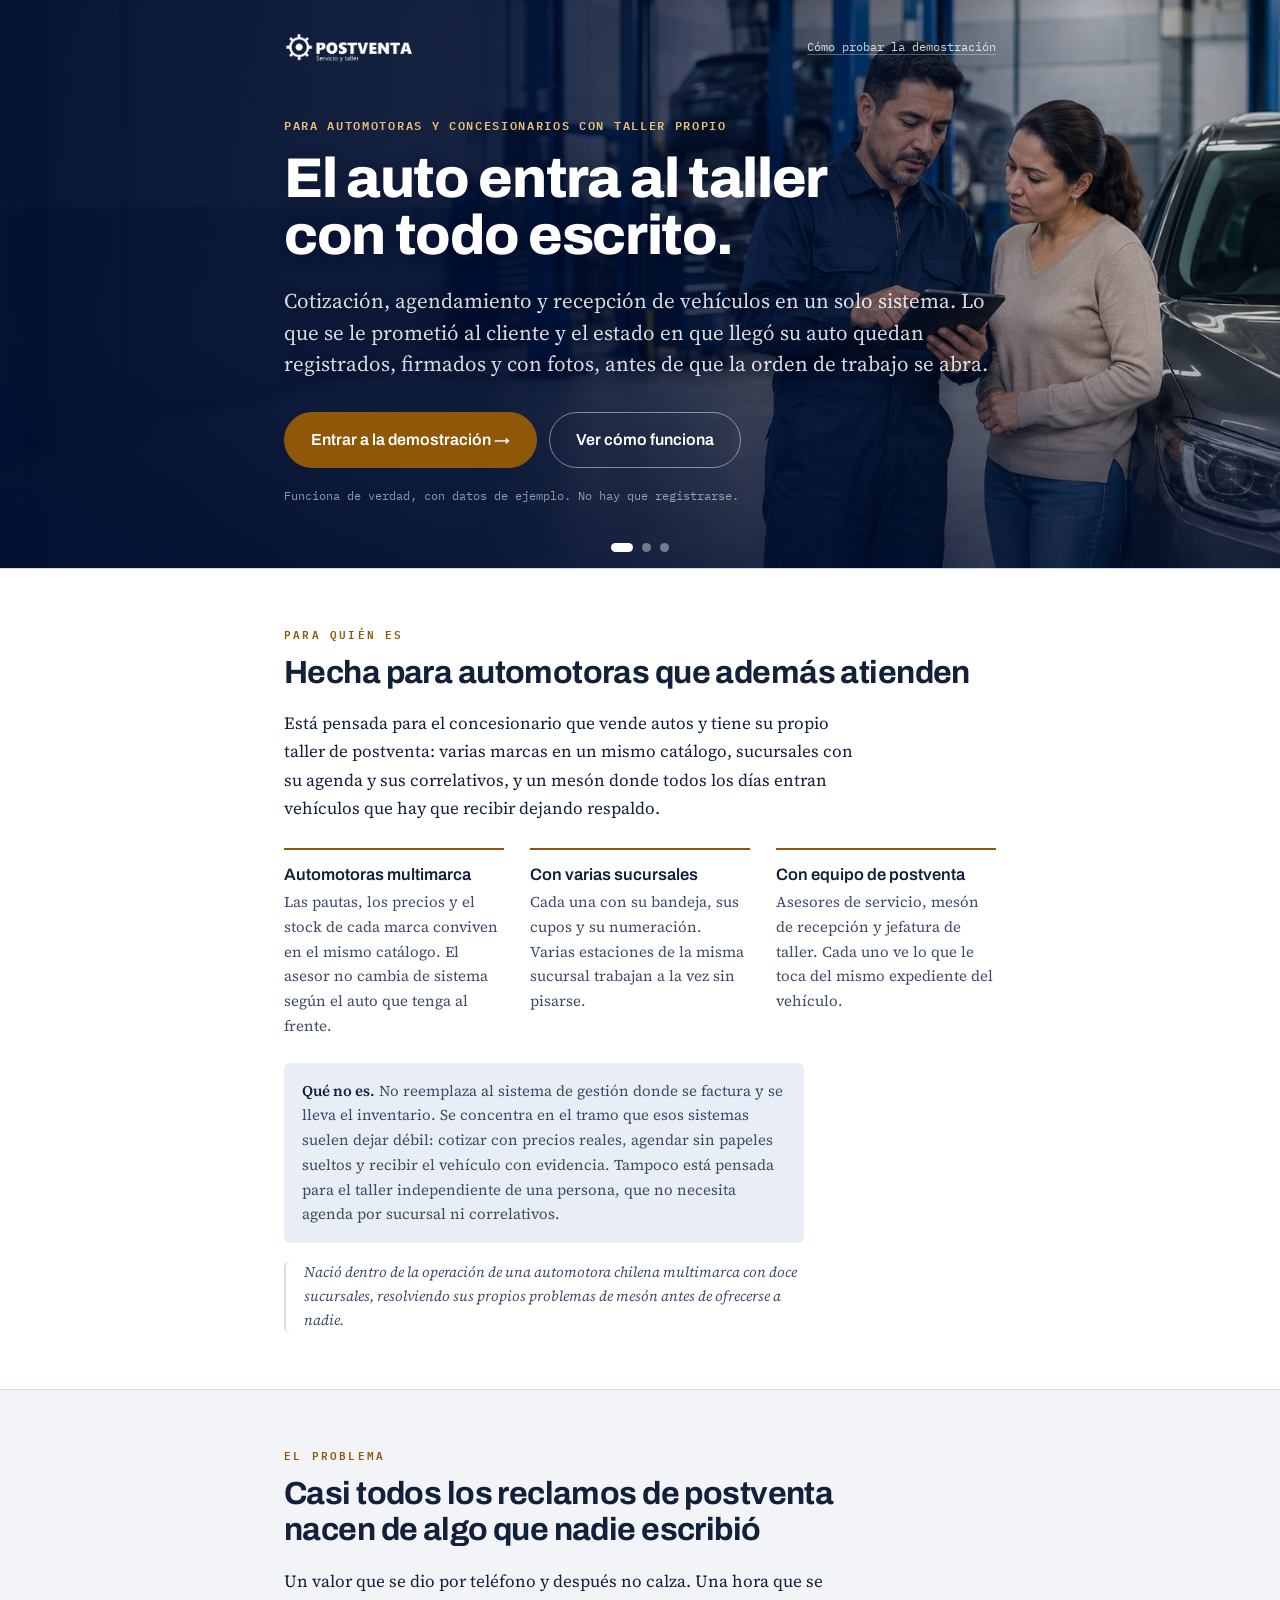
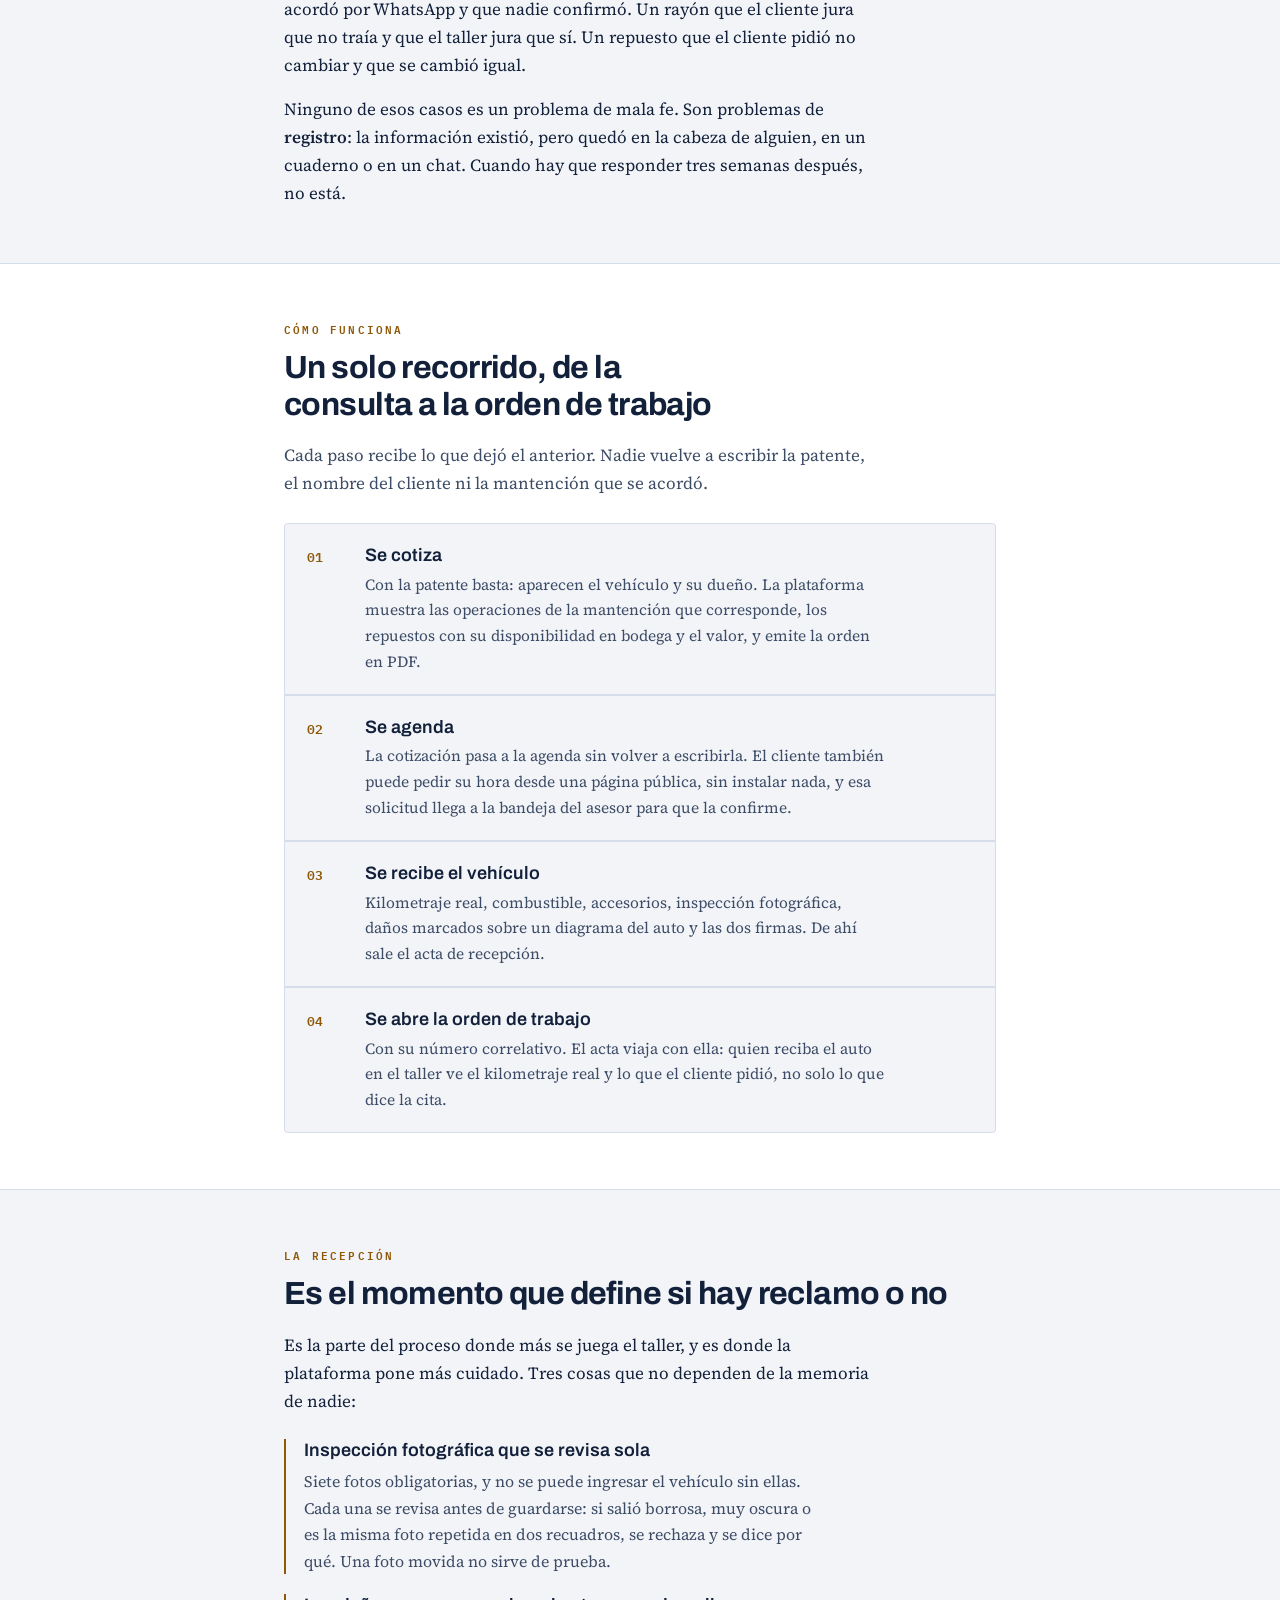
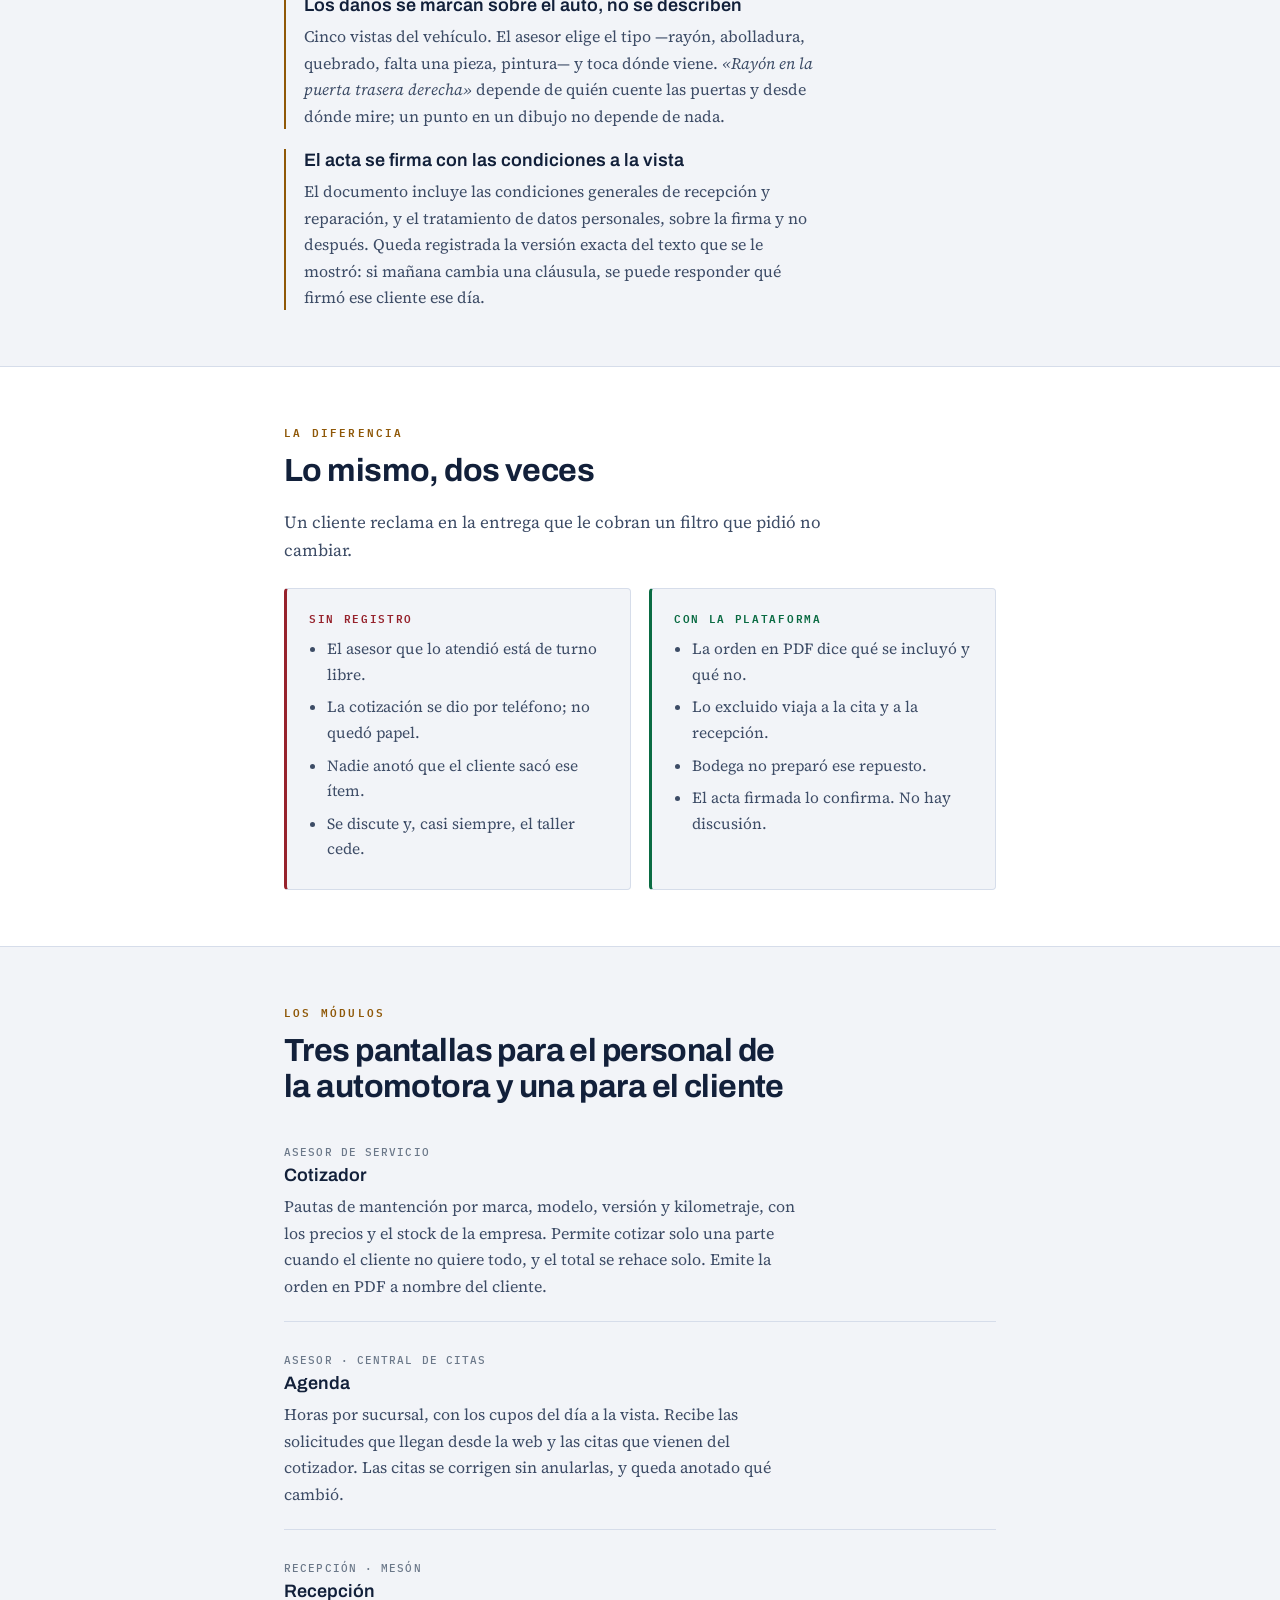
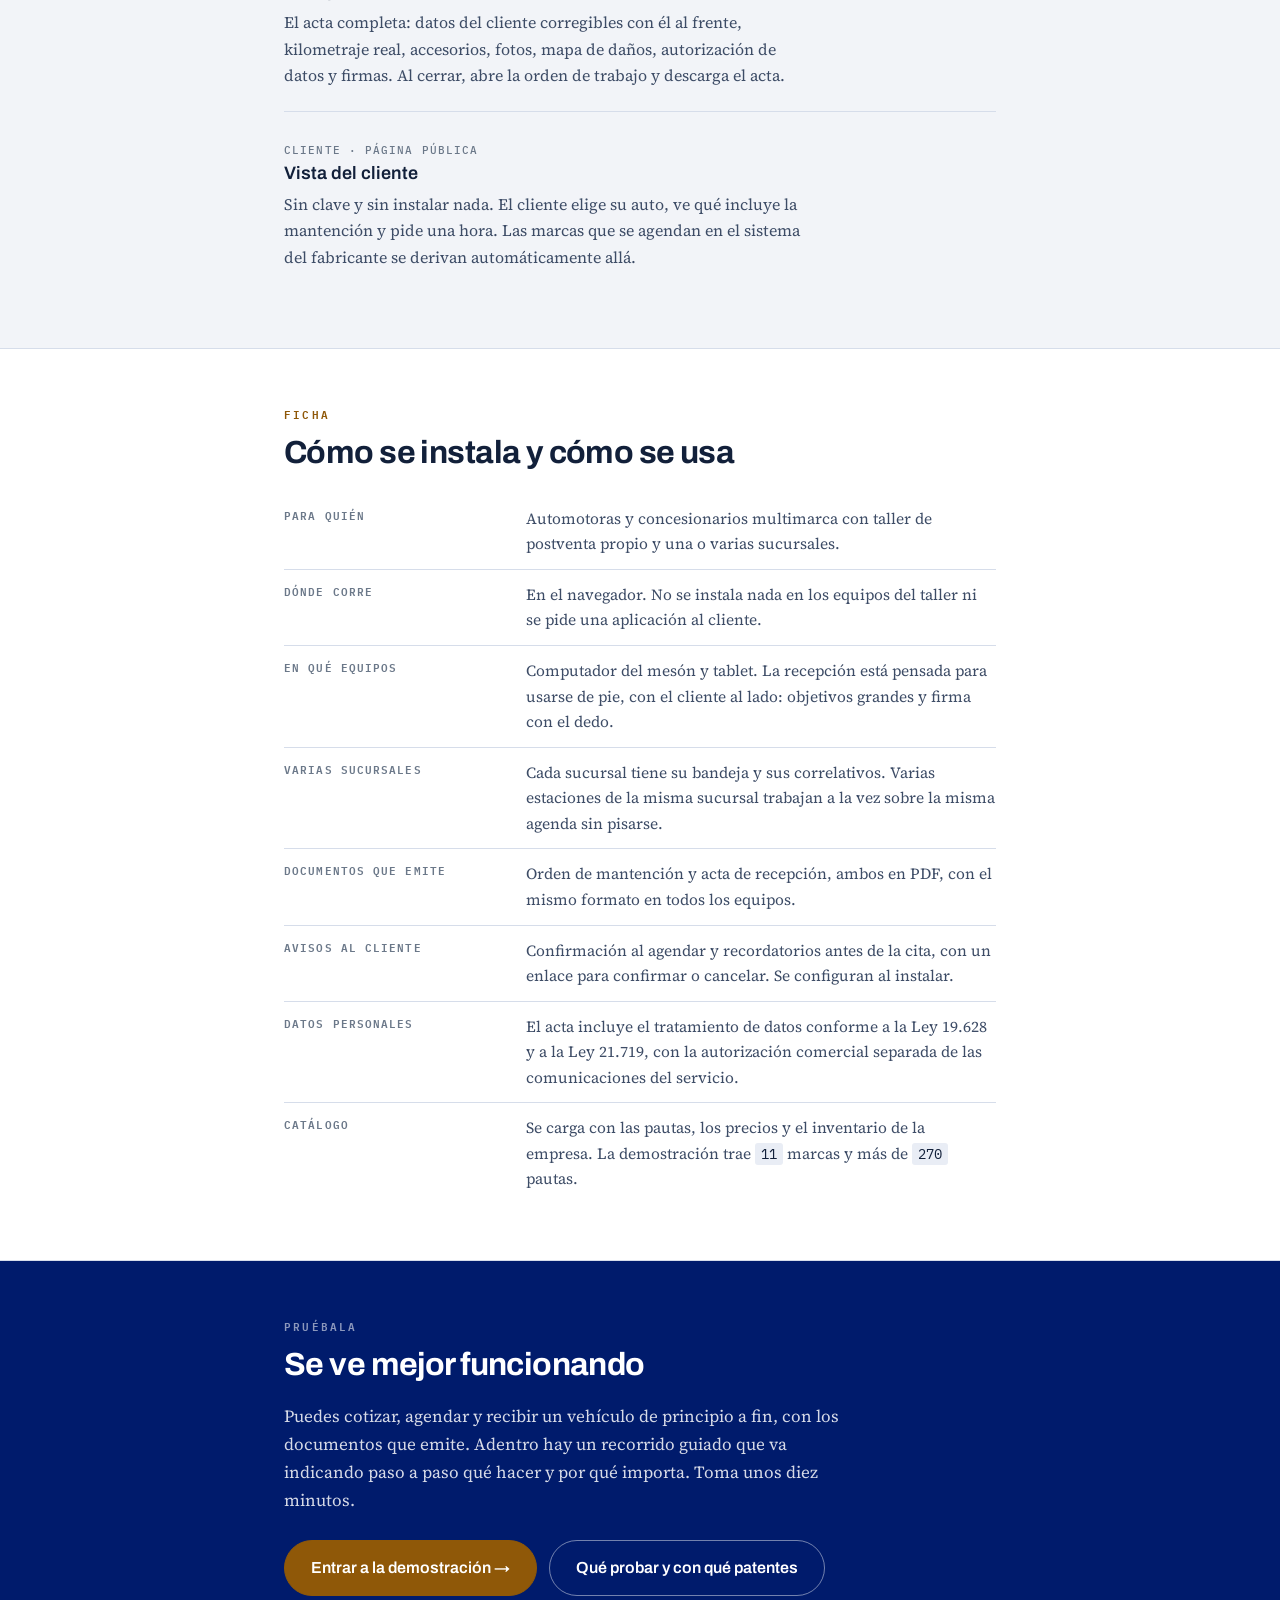
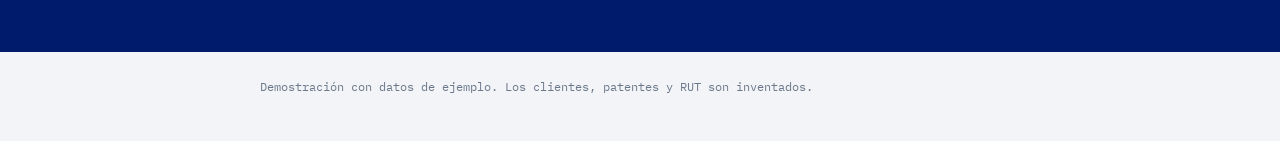
==== commit 47f6457d: "Carrusel de fotos en el hero de la landing Ignacio pidio poner las tres fotos del taller como banner" ====
--- a/index.html
+++ b/index.html
@@ -11,7 +11,7 @@
   <link rel="preconnect" href="https://fonts.googleapis.com">
   <link rel="preconnect" href="https://fonts.gstatic.com" crossorigin>
   <link rel="stylesheet" href="https://fonts.googleapis.com/css2?family=Archivo:wght@500;600;700;800&family=IBM+Plex+Mono:wght@400;500;600&family=Source+Serif+4:opsz,wght@8..60,400;8..60,600&display=swap">
-  <link rel="stylesheet" href="css/landing.css">
+  <link rel="stylesheet" href="css/landing.css?v=carrusel1">
 </head>
 <body>
 
@@ -19,6 +19,13 @@
      ya sabe lo que busca no tiene por qué leerse la página entera para llegar
      a probarla. -->
 <header class="hero">
+  <!-- Carrusel de fondo. Las fotos son decorativas: el texto se lee igual sin
+       ellas, y por eso van aria-hidden. La lógica está en js/hero-carrusel.js. -->
+  <div class="hero__fotos" id="heroFotos" aria-hidden="true">
+    <div class="hero__foto is-on" style="background-image:url('img/banner/banner-1.jpg')"></div>
+    <div class="hero__foto" style="background-image:url('img/banner/banner-2.jpg')"></div>
+    <div class="hero__foto" style="background-image:url('img/banner/banner-3.jpg')"></div>
+  </div>
   <div class="wrap">
     <div class="hero__barra">
       <img class="hero__logo" src="img/logo.png" alt="Postventa" width="704" height="158">
@@ -37,7 +44,9 @@
     </div>
     <p class="hero__nota">Funciona de verdad, con datos de ejemplo. No hay que registrarse.</p>
   </div>
+  <div class="hero__dots" id="heroDots" role="tablist" aria-label="Fotos del taller"></div>
 </header>
+<script src="js/hero-carrusel.js?v=carrusel1"></script>
 
 <section class="alt">
   <div class="wrap">
--- a/css/landing.css
+++ b/css/landing.css
@@ -110,7 +110,39 @@
 @media (prefers-reduced-motion: reduce) { .btn:hover { transform: none; } }
 
 /* ---------- portada ---------- */
-.hero { background-color: var(--panel); color: #fff; padding: 30px 0 62px; }
+/* ---------- hero con carrusel de fondo ----------
+   Tres fotos que se funden una en otra detrás del texto. El velo degradado va
+   ENCIMA de las fotos y DEBAJO del texto: sin él, el blanco del titular queda
+   sobre la pared gris clara de las fotos y no se lee. Las fotos son
+   decorativas (aria-hidden); el contenido no depende de ellas. */
+.hero { position: relative; overflow: hidden;
+  background-color: var(--panel); color: #fff; padding: 30px 0 62px; }
+.hero__fotos { position: absolute; inset: 0; z-index: 0; }
+.hero__foto { position: absolute; inset: 0;
+  background-size: cover; background-position: 72% center; background-repeat: no-repeat;
+  opacity: 0; transition: opacity 1.1s ease; }
+.hero__foto.is-on { opacity: 1; }
+/* El velo: denso a la izquierda -donde va el texto-, casi limpio a la derecha
+   -donde están las personas-. Mismo criterio que el banner de agendamiento. */
+.hero::before { content: ""; position: absolute; inset: 0; z-index: 1; pointer-events: none;
+  background:
+    linear-gradient(90deg,
+      rgba(0,14,48,.93) 0%, rgba(0,14,48,.86) 38%, rgba(0,14,48,.55) 62%,
+      rgba(0,14,48,.20) 84%, rgba(0,14,48,.08) 100%),
+    linear-gradient(0deg, rgba(0,14,48,.5) 0%, rgba(0,14,48,0) 40%); }
+.hero > .wrap { position: relative; z-index: 2; }
+/* Puntos para saltar entre fotos y ver que hay más de una. */
+.hero__dots { position: absolute; z-index: 3; left: 0; right: 0; bottom: 16px;
+  display: flex; justify-content: center; gap: 9px; }
+.hero__dot { width: 9px; height: 9px; border-radius: 50%; cursor: pointer;
+  border: 0; padding: 0; background: rgba(255,255,255,.4); transition: background .2s, width .2s; }
+.hero__dot:hover { background: rgba(255,255,255,.7); }
+.hero__dot.is-on { background: #fff; width: 22px; border-radius: 999px; }
+.hero__dot:focus-visible { outline: 2px solid #fff; outline-offset: 3px; }
+@media (max-width: 700px) { .hero__foto { background-position: 78% center; } }
+@media (prefers-reduced-motion: reduce) {
+  .hero__foto { transition: none; }
+}
 .hero__barra { display: flex; align-items: center; justify-content: space-between; gap: 16px; margin-bottom: 52px; }
 .hero__logo { height: 34px; width: auto; filter: brightness(0) invert(1); }
 .hero__nav { font-family: var(--mono); font-size: 12px; color: rgba(255,255,255,.6); }
@@ -127,13 +159,14 @@
 }
 
 .hero h1 {
+  text-shadow: 0 1px 14px rgba(0,10,40,.5);
   font-family: var(--display); font-weight: 800;
   font-size: clamp(34px, 6vw, 56px); line-height: 1.03; letter-spacing: -.024em;
   margin: 0 0 20px; text-wrap: balance;
 }
 .hero__lead {
   font-size: clamp(18px, 2.3vw, 21px); line-height: 1.5;
-  color: rgba(255,255,255,.85); margin: 0 0 32px; max-width: 34em;
+  color: rgba(255,255,255,.85); margin: 0 0 32px; text-shadow: 0 1px 10px rgba(0,10,40,.45); max-width: 34em;
 }
 .hero__cta { display: flex; gap: 12px; flex-wrap: wrap; align-items: center; }
 .hero__nota { font-family: var(--mono); font-size: 12px; color: rgba(255,255,255,.55); margin: 18px 0 0; }
